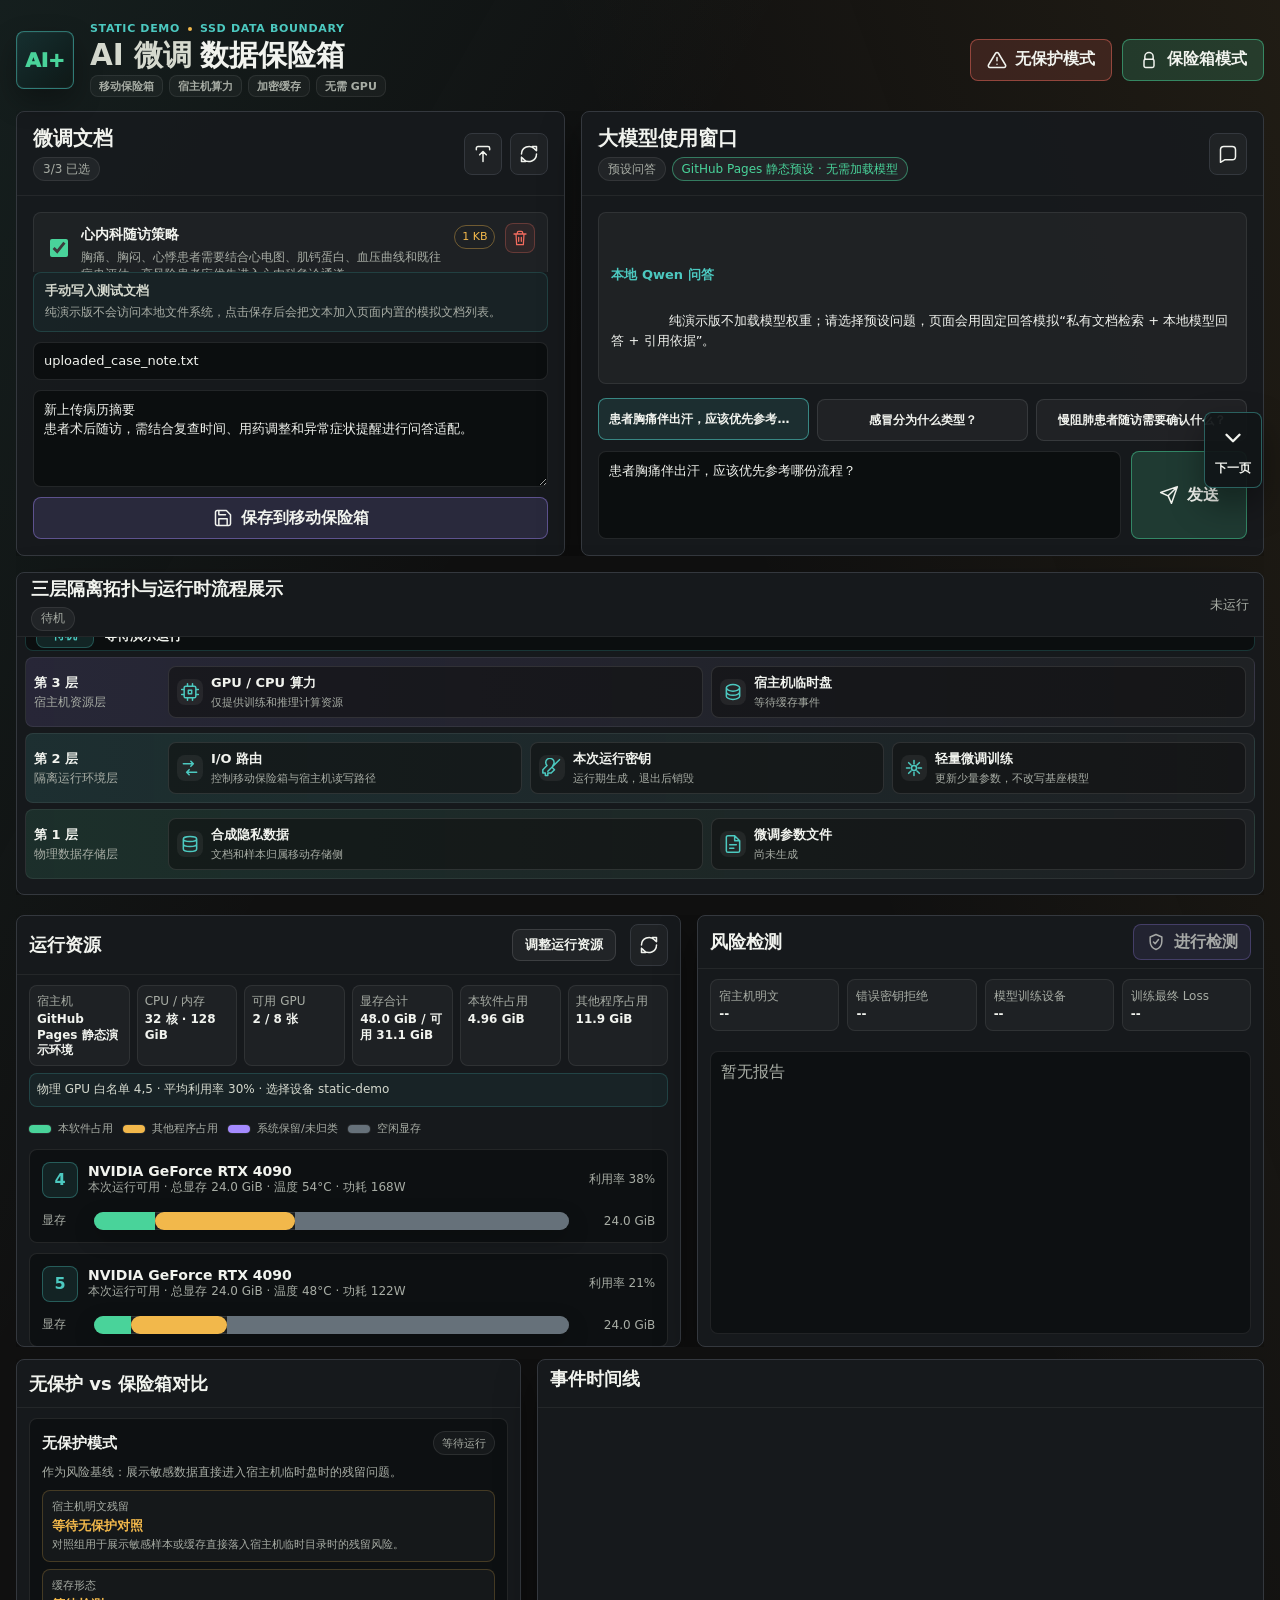
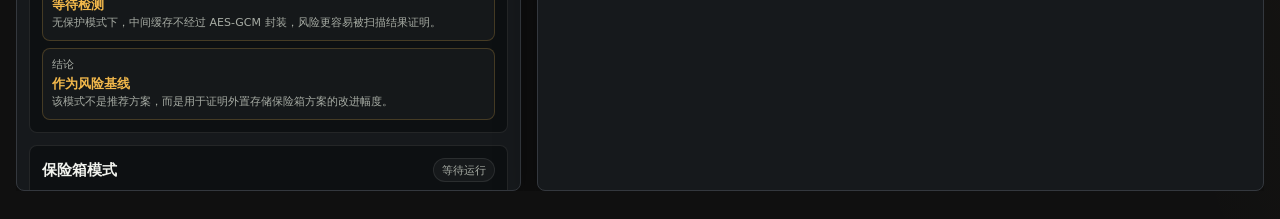
==== docs/index.html @ 75ead279 "Align Pages demo with main UI" ====
<!doctype html>
<html lang="zh-CN">
  <head>
    <meta charset="utf-8" />
    <meta name="viewport" content="width=device-width, initial-scale=1" />
    <title>AI 微调数据保险箱 - 纯演示版</title>
    <link rel="stylesheet" href="./styles.css?v=pages-mirror1" />
  </head>
  <body>
    <aside class="usage-guide" aria-labelledby="usageGuideTitle">
      <div class="usage-guide-header">
        <span>Prototype Guide</span>
        <h2 id="usageGuideTitle">AI 微调数据保险箱测试原型使用说明</h2>
        <p>本测试原型为大学生 AI+ 移动存储场景融合创新大赛参赛作品，作者为胡家铭。</p>
      </div>
      <div class="usage-guide-body">
        <section>
          <h3>项目概述</h3>
          <p>本原型展示一种面向 AI 微调数据的移动存储保护方案：敏感文档、训练样本和微调参数文件归属于移动保险箱，宿主机主要提供 GPU/CPU 算力；中间缓存以加密形式临时存放，退出后通过检测验证宿主机明文残留。</p>
        </section>
        <section>
          <h3>基本使用流程</h3>
          <ol>
            <li>在“微调文档”中选择现有文档，或上传/写入新的测试文档。</li>
            <li>在“大模型使用窗口”中向本地 Qwen 提问，观察文档检索、模型推理和缓存处理流程。</li>
            <li>点击“无保护模式”运行对照流程，观察敏感明文如何落入宿主机临时目录。</li>
            <li>点击“保险箱模式”运行保护流程，观察缓存加密暂存和结果保存回移动保险箱。</li>
            <li>使用右侧翻页按钮进入第二页，查看运行资源、风险检测、无保护 vs 保险箱对比和事件时间线。</li>
            <li>在“风险检测”中点击“进行检测”，触发宿主机明文扫描、缓存形态验证、错误密钥验证和报告完整性检查。</li>
          </ol>
        </section>
        <section>
          <h3>页面模块说明</h3>
          <p><strong>微调文档：</strong>管理用于微调/检索的合成文档，支持选择、上传、写入和删除。</p>
          <p><strong>大模型使用窗口：</strong>调用本地 Qwen 模型，结合已选文档回答问题，并展示私有文档引用和本地模型状态。</p>
          <p><strong>三层隔离拓扑与运行时流程展示：</strong>按执行阶段高亮宿主机资源层、隔离运行环境层和物理数据存储层。</p>
          <p><strong>运行资源：</strong>动态展示宿主机 GPU、显存占用、其他进程占用、本程序资源使用情况，并支持调整运行 GPU 和本地模型参数量。</p>
          <p><strong>风险检测：</strong>手动触发检测，证明无保护模式的风险和保险箱模式的保护效果。</p>
          <p><strong>无保护 vs 保险箱对比：</strong>上下对比展示无保护模式的明文残留风险和保险箱模式的加密缓存、错误密钥验证、产物归属结果。</p>
          <p><strong>事件时间线：</strong>记录训练、缓存、结果保存、退出和检测过程中的审计事件，点击条目可展开查看细节。</p>
        </section>
        <section>
          <h3>安全边界</h3>
          <p>该原型验证应用层数据流控制、缓存加密暂存和可视化审计链路，不宣称防御 root 权限、内核后门、物理内存转储或总线监听。</p>
        </section>
      </div>
    </aside>
    <div class="app-shell">
      <header class="topbar">
        <div class="brand">
          <div class="brand-mark" aria-hidden="true">
            <span class="brand-mark-core">AI+</span>
          </div>
          <div class="brand-copy">
            <div class="brand-kicker">
              <span>STATIC DEMO</span>
              <i></i>
              <span>SSD DATA BOUNDARY</span>
            </div>
            <h1><span>AI 微调</span><strong>数据保险箱</strong></h1>
            <div class="brand-tags" aria-label="核心能力">
              <span>移动保险箱</span>
              <span>宿主机算力</span>
              <span>加密缓存</span>
              <span>无需 GPU</span>
            </div>
          </div>
        </div>
        <div class="actions">
          <button id="baselineBtn" class="btn btn-danger" type="button">
            <svg viewBox="0 0 24 24" aria-hidden="true">
              <path d="M12 9v4m0 4h.01M10.3 3.9 1.8 18a2 2 0 0 0 1.7 3h17a2 2 0 0 0 1.7-3L13.7 3.9a2 2 0 0 0-3.4 0Z" />
            </svg>
            无保护模式
          </button>
          <button id="vaultBtn" class="btn btn-primary" type="button">
            <svg viewBox="0 0 24 24" aria-hidden="true">
              <path d="M7 11V8a5 5 0 0 1 10 0v3m-9 0h8a2 2 0 0 1 2 2v6a2 2 0 0 1-2 2H8a2 2 0 0 1-2-2v-6a2 2 0 0 1 2-2Z" />
            </svg>
            保险箱模式
          </button>
        </div>
      </header>

      <section id="homePage" class="page-section home-page" aria-label="首页演示区">
      <div class="primary-workbench" aria-label="核心演示区">
        <section class="panel document-panel" aria-labelledby="documentTitle">
          <div class="panel-header compact">
            <div>
              <h2 id="documentTitle">微调文档</h2>
              <span id="docCount" class="mini-pill">加载中</span>
            </div>
            <div class="panel-actions">
              <input id="filePicker" type="file" accept=".txt,.md,.json,.csv" hidden />
              <button id="pickFileBtn" class="icon-btn" type="button" title="选择本地文档">
                <svg viewBox="0 0 24 24" aria-hidden="true">
                  <path d="M12 21V9m0 0 4 4m-4-4-4 4M4 7V5a2 2 0 0 1 2-2h12a2 2 0 0 1 2 2v2" />
                </svg>
              </button>
              <button id="refreshDocsBtn" class="icon-btn" type="button" title="刷新文档">
                <svg viewBox="0 0 24 24" aria-hidden="true">
                  <path d="M21 12a9 9 0 0 1-15.5 6.2L3 16m0 0v5h5M3 12A9 9 0 0 1 18.5 5.8L21 8m0 0V3h-5" />
                </svg>
              </button>
            </div>
          </div>
          <div id="docList" class="doc-list"></div>
          <div class="quick-upload">
            <div class="quick-upload-help">
              <strong>手动写入测试文档</strong>
              <span>纯演示版不会访问本地文件系统，点击保存后会把文本加入页面内置的模拟文档列表。</span>
            </div>
            <input id="docNameInput" type="text" value="uploaded_case_note.txt" aria-label="文档名" />
            <textarea id="docTextInput" rows="4" aria-label="文档内容">新上传病历摘要
患者术后随访，需结合复查时间、用药调整和异常症状提醒进行问答适配。</textarea>
            <button id="saveDocBtn" class="btn btn-secondary" type="button">
              <svg viewBox="0 0 24 24" aria-hidden="true">
                <path d="M19 21H5a2 2 0 0 1-2-2V5a2 2 0 0 1 2-2h11l5 5v11a2 2 0 0 1-2 2ZM7 21v-8h10v8M7 3v5h8" />
              </svg>
              保存到移动保险箱
            </button>
          </div>
        </section>

        <section class="panel model-panel" aria-labelledby="modelTitle">
          <div class="panel-header compact">
            <div>
              <h2 id="modelTitle">大模型使用窗口</h2>
              <span id="modelState" class="mini-pill">等待提问</span>
              <span id="modelBackend" class="mini-pill">Qwen 状态加载中</span>
            </div>
            <button id="sampleQuestionBtn" class="icon-btn" type="button" title="填入示例问题">
              <svg viewBox="0 0 24 24" aria-hidden="true">
                <path d="M21 15a4 4 0 0 1-4 4H8l-5 3V7a4 4 0 0 1 4-4h10a4 4 0 0 1 4 4z" />
              </svg>
            </button>
          </div>
          <div id="chatLog" class="chat-log">
            <div class="message system">
              <strong>本地 Qwen 问答</strong>
              <span>纯演示版不加载模型权重；请选择预设问题，页面会用固定回答模拟“私有文档检索 + 本地模型回答 + 引用依据”。</span>
            </div>
          </div>
          <div id="presetQuestionBank" class="preset-question-bank" aria-label="预设问题"></div>
          <div class="ask-row">
            <textarea id="questionInput" rows="3" aria-label="模型问题" readonly>患者胸痛伴出汗，应该优先参考哪份流程？</textarea>
            <button id="askBtn" class="btn btn-primary" type="button">
              <svg viewBox="0 0 24 24" aria-hidden="true">
                <path d="M22 2 11 13M22 2l-7 20-4-9-9-4Z" />
              </svg>
              发送
            </button>
          </div>
        </section>

      </div>

        <section class="panel topology-panel" aria-labelledby="topologyTitle">
          <div class="panel-header">
            <div>
              <h2 id="topologyTitle">三层隔离拓扑与运行时流程展示</h2>
              <span id="runStatus" class="status-pill idle">待机</span>
            </div>
            <div class="run-meta">
              <span id="activeRun">未运行</span>
            </div>
          </div>

          <div id="topologyMap" class="topology-map idle">
            <div class="topology-current">
              <span id="topologyStepBadge">待机</span>
              <div>
                <strong id="topologyFocus">等待演示运行</strong>
                <p id="topologyFocusDetail">点击保险箱模式或无保护模式后，模块会随执行阶段逐步高亮。</p>
              </div>
            </div>
            <div class="layer host-layer">
              <div class="layer-label">
                <strong>第 3 层</strong>
                <span>宿主机资源层</span>
              </div>
              <div class="node compute-node" data-topology-node="compute">
                <span class="node-icon">
                  <svg viewBox="0 0 24 24" aria-hidden="true">
                    <path d="M9 2v3m6-3v3M9 19v3m6-3v3M2 9h3m-3 6h3m14-6h3m-3 6h3M7 5h10a2 2 0 0 1 2 2v10a2 2 0 0 1-2 2H7a2 2 0 0 1-2-2V7a2 2 0 0 1 2-2Zm3 5h4v4h-4z" />
                  </svg>
                </span>
                <span>GPU / CPU 算力</span>
                <small>仅提供训练和推理计算资源</small>
              </div>
              <div class="node cache-node" data-topology-node="cache">
                <span class="node-icon">
                  <svg viewBox="0 0 24 24" aria-hidden="true">
                    <path d="M4 7c0-2 3.6-4 8-4s8 2 8 4-3.6 4-8 4-8-2-8-4Zm0 0v5c0 2 3.6 4 8 4s8-2 8-4V7M4 12v5c0 2 3.6 4 8 4s8-2 8-4v-5" />
                  </svg>
                </span>
                <span>宿主机临时盘</span>
                <small id="cacheMode">等待缓存事件</small>
              </div>
            </div>

            <div class="layer sandbox-layer">
              <div class="layer-label">
                <strong>第 2 层</strong>
                <span>隔离运行环境层</span>
              </div>
              <div class="node router-node" data-topology-node="router">
                <span class="node-icon">
                  <svg viewBox="0 0 24 24" aria-hidden="true">
                    <path d="M4 7h12m0 0-3-3m3 3-3 3M20 17H8m0 0 3-3m-3 3 3 3" />
                  </svg>
                </span>
                <span>I/O 路由</span>
                <small>控制移动保险箱与宿主机读写路径</small>
              </div>
              <div class="node key-node" data-topology-node="key">
                <span class="node-icon">
                  <svg viewBox="0 0 24 24" aria-hidden="true">
                    <path d="M21 2 11 12m-4 4 3-3m2-2 3 3-4 4H7v3H4v-3H1v-4l5-5a5 5 0 1 1 7 0" />
                  </svg>
                </span>
                <span>本次运行密钥</span>
                <small id="keyState">运行期生成，退出后销毁</small>
              </div>
              <div class="node engine-node" data-topology-node="engine">
                <span class="node-icon">
                  <svg viewBox="0 0 24 24" aria-hidden="true">
                    <path d="M12 3v4m0 10v4M3 12h4m10 0h4M5.6 5.6l2.8 2.8m7.2 7.2 2.8 2.8m0-12.8-2.8 2.8m-7.2 7.2-2.8 2.8M9 12a3 3 0 1 0 6 0 3 3 0 0 0-6 0Z" />
                  </svg>
                </span>
                <span>轻量微调训练</span>
                <small>更新少量参数，不改写基座模型</small>
              </div>
            </div>

            <div class="layer vault-layer">
              <div class="layer-label">
                <strong>第 1 层</strong>
                <span>物理数据存储层</span>
              </div>
              <div class="node data-node" data-topology-node="data">
                <span class="node-icon">
                  <svg viewBox="0 0 24 24" aria-hidden="true">
                    <path d="M4 6a8 3 0 1 0 16 0A8 3 0 1 0 4 6Zm0 0v6a8 3 0 1 0 16 0V6M4 12v6a8 3 0 1 0 16 0v-6" />
                  </svg>
                </span>
                <span>合成隐私数据</span>
                <small>文档和样本归属移动存储侧</small>
              </div>
              <div class="node adapter-node" data-topology-node="adapter">
                <span class="node-icon">
                  <svg viewBox="0 0 24 24" aria-hidden="true">
                    <path d="M14 2H6a2 2 0 0 0-2 2v16a2 2 0 0 0 2 2h12a2 2 0 0 0 2-2V8Zm0 0v6h6M8 13h8M8 17h5" />
                  </svg>
                </span>
                <span>微调参数文件</span>
                <small id="adapterState">尚未生成</small>
              </div>
            </div>

            <div id="topologySteps" class="topology-steps"></div>
          </div>
        </section>
      </section>

      <main id="detailsPage" class="dashboard page-section details-page" aria-label="证据详情页">
        <section class="evidence-grid" aria-label="运行证据">
          <section class="panel hardware-panel" aria-labelledby="hardwareTitle">
            <div class="panel-header compact">
              <h2 id="hardwareTitle">运行资源</h2>
              <button id="runtimeEditBtn" class="small-btn" type="button">调整运行资源</button>
              <button id="runtimeApplyBtn" class="small-btn primary" type="button" disabled>确认</button>
              <button id="refreshHardware" class="icon-btn" type="button" title="刷新硬件探测">
                <svg viewBox="0 0 24 24" aria-hidden="true">
                  <path d="M21 12a9 9 0 0 1-15.5 6.2L3 16m0 0v5h5M3 12A9 9 0 0 1 18.5 5.8L21 8m0 0V3h-5" />
                </svg>
              </button>
            </div>
            <div id="hardwareRestartNotice" class="hardware-restart-notice" hidden></div>
            <div id="hardwareSummary" class="hardware-summary skeleton">加载中</div>
            <div id="runtimeConfigPanel" class="runtime-config-panel"></div>
            <div id="gpuList" class="gpu-list"></div>
          </section>

          <section class="panel report-panel" aria-labelledby="reportTitle">
            <div class="panel-header compact">
              <div>
                <h2 id="reportTitle">风险检测</h2>
              </div>
              <button id="verifyBtn" class="btn btn-secondary verify-btn" type="button" disabled>
                <svg viewBox="0 0 24 24" aria-hidden="true">
                  <path d="M9 12l2 2 4-5M12 3 5 6v5c0 4.5 3 8.5 7 10 4-1.5 7-5.5 7-10V6l-7-3Z" />
                </svg>
                进行检测
              </button>
            </div>
            <div class="metric-grid">
              <div class="metric">
                <span>宿主机明文</span>
                <strong id="sentinelMetric">--</strong>
              </div>
              <div class="metric">
                <span>错误密钥拒绝</span>
                <strong id="keyMetric">--</strong>
              </div>
              <div class="metric">
                <span>模型训练设备</span>
                <strong id="deviceMetric">--</strong>
              </div>
              <div class="metric">
                <span>训练最终 Loss</span>
                <strong id="lossMetric">--</strong>
              </div>
            </div>
            <div id="securityChecks" class="security-checks"></div>
            <div id="reportDetails" class="report-details empty">暂无报告</div>
          </section>
        </section>

        <section class="support-grid" aria-label="补充细节">
          <section class="panel flow-panel" aria-labelledby="flowTitle">
            <div class="panel-header compact">
              <div>
                <h2 id="flowTitle">无保护 vs 保险箱对比</h2>
              </div>
            </div>
            <div id="fileFlow" class="proof-compare"></div>
          </section>

          <section class="panel timeline-panel" aria-labelledby="timelineTitle">
            <div class="panel-header">
              <div>
                <h2 id="timelineTitle">事件时间线</h2>
              </div>
            </div>
            <div id="eventList" class="event-list"></div>
          </section>
        </section>
      </main>

      <button id="pageFlipBtn" class="floating-page-btn" type="button" aria-label="向下翻页" title="向下翻页">
        <svg id="pageFlipIcon" viewBox="0 0 24 24" aria-hidden="true">
          <path d="M6 9l6 6 6-6" />
        </svg>
        <span id="pageFlipText">下一页</span>
      </button>
    </div>

    <dialog id="mockUploadDialog" class="mock-upload-dialog">
      <form method="dialog">
        <div class="mock-dialog-head">
          <div>
            <h2>模拟上传微调文档</h2>
            <p>从预设文档中选择一份加入移动保险箱，页面不会读取你的本地文件。</p>
          </div>
          <button class="small-btn" value="cancel" type="submit">关闭</button>
        </div>
        <div id="mockUploadChoices" class="mock-upload-choices"></div>
      </form>
    </dialog>

    <script src="./app.js?v=pages-mirror1"></script>
  </body>
</html>
---- docs/styles.css ----
:root {
  color-scheme: dark;
  --bg: #101010;
  --surface: #171a1d;
  --surface-2: #202327;
  --line: #34383e;
  --text: #f1f3ee;
  --muted: #a8ada5;
  --soft: #d5d9ce;
  --green: #49d39a;
  --teal: #4cc9c0;
  --amber: #f2b84b;
  --red: #f26b5e;
  --violet: #a58bff;
  --shadow: rgba(0, 0, 0, 0.34);
}

* {
  box-sizing: border-box;
}

html {
  background: var(--bg);
  color: var(--text);
}

body {
  margin: 0;
  min-width: 320px;
  min-height: 100vh;
  background:
    linear-gradient(120deg, rgba(76, 201, 192, 0.08), transparent 34%),
    linear-gradient(250deg, rgba(242, 184, 75, 0.07), transparent 38%),
    var(--bg);
  color: var(--text);
  font-family:
    Inter, ui-sans-serif, system-ui, -apple-system, BlinkMacSystemFont, "Segoe UI",
    "Noto Sans CJK SC", "Microsoft YaHei", sans-serif;
  letter-spacing: 0;
}

button,
input,
textarea,
summary,
select,
option,
label {
  font: inherit;
  color: var(--text) !important;
  -webkit-text-fill-color: currentColor;
  caret-color: var(--text);
}

button *,
summary * {
  -webkit-text-fill-color: currentColor;
}

input::placeholder,
textarea::placeholder {
  color: rgba(241, 243, 238, 0.58);
  -webkit-text-fill-color: rgba(241, 243, 238, 0.58);
}

input:-webkit-autofill,
input:-webkit-autofill:hover,
input:-webkit-autofill:focus,
textarea:-webkit-autofill,
textarea:-webkit-autofill:hover,
textarea:-webkit-autofill:focus,
select:-webkit-autofill,
select:-webkit-autofill:hover,
select:-webkit-autofill:focus {
  -webkit-text-fill-color: var(--text) !important;
  caret-color: var(--text);
  box-shadow: 0 0 0 1000px rgba(8, 10, 12, 0.94) inset !important;
  transition: background-color 9999s ease-out 0s;
}

input::file-selector-button {
  border: 1px solid rgba(255, 255, 255, 0.14);
  border-radius: 7px;
  color: var(--text);
  background: rgba(255, 255, 255, 0.06);
}

option {
  background: var(--surface);
}

h1,
h2,
p {
  margin: 0;
}

.app-shell {
  width: min(1540px, calc(100% - 32px));
  margin: 0 auto;
  padding: 14px 0 28px;
}

.usage-guide {
  position: fixed;
  left: 14px;
  top: 50%;
  z-index: 45;
  display: flex;
  flex-direction: column;
  width: 270px;
  max-height: min(78vh, 720px);
  border: 1px solid rgba(76, 201, 192, 0.28);
  border-radius: 8px;
  color: var(--text);
  background: rgba(16, 18, 20, 0.94);
  box-shadow: 0 18px 42px rgba(0, 0, 0, 0.4);
  transform: translateY(-50%);
  overflow: hidden;
}

.usage-guide-header {
  flex: 0 0 auto;
  padding: 13px 14px 12px;
  border-bottom: 1px solid rgba(255, 255, 255, 0.07);
  background:
    linear-gradient(135deg, rgba(76, 201, 192, 0.1), transparent 56%),
    rgba(255, 255, 255, 0.025);
}

.usage-guide-header span {
  display: inline-flex;
  align-items: center;
  min-height: 20px;
  padding: 0 7px;
  border: 1px solid rgba(76, 201, 192, 0.28);
  border-radius: 7px;
  color: var(--teal);
  background: rgba(76, 201, 192, 0.08);
  font-size: 10px;
  font-weight: 850;
  letter-spacing: 0.04em;
}

.usage-guide h2 {
  margin-top: 9px;
  color: var(--text);
  font-size: 16px;
  line-height: 1.28;
}

.usage-guide-header p {
  margin-top: 8px;
  color: var(--muted);
  font-size: 11.5px;
  line-height: 1.5;
}

.usage-guide-body {
  flex: 1 1 auto;
  min-height: 0;
  overflow-y: auto;
  padding: 12px 14px 14px;
  scrollbar-width: thin;
  scrollbar-color: rgba(76, 201, 192, 0.36) rgba(255, 255, 255, 0.05);
}

.usage-guide-body::-webkit-scrollbar {
  width: 8px;
}

.usage-guide-body::-webkit-scrollbar-track {
  background: rgba(255, 255, 255, 0.04);
}

.usage-guide-body::-webkit-scrollbar-thumb {
  border-radius: 8px;
  background: rgba(76, 201, 192, 0.36);
}

.usage-guide section + section {
  margin-top: 14px;
  padding-top: 13px;
  border-top: 1px solid rgba(255, 255, 255, 0.07);
}

.usage-guide h3 {
  margin: 0 0 8px;
  color: var(--soft);
  font-size: 13px;
  line-height: 1.25;
}

.usage-guide p,
.usage-guide li {
  color: var(--muted);
  font-size: 12px;
  line-height: 1.62;
}

.usage-guide p + p {
  margin-top: 8px;
}

.usage-guide strong {
  color: var(--text);
  font-weight: 850;
}

.usage-guide ol {
  display: grid;
  gap: 7px;
  margin: 0;
  padding-left: 18px;
}

.topbar {
  display: grid;
  grid-template-columns: minmax(0, 1fr) auto;
  align-items: center;
  gap: 20px;
  min-height: 88px;
  padding: 8px 0 14px;
}

.brand {
  display: flex;
  align-items: center;
  gap: 16px;
  min-width: 0;
}

.brand-mark {
  position: relative;
  display: grid;
  place-items: center;
  width: 58px;
  height: 58px;
  flex: 0 0 auto;
  overflow: hidden;
  border: 1px solid rgba(76, 201, 192, 0.52);
  border-radius: 8px;
  background:
    linear-gradient(135deg, rgba(76, 201, 192, 0.18), rgba(73, 211, 154, 0.06)),
    rgba(8, 10, 12, 0.78);
  box-shadow: inset 0 0 0 1px rgba(255, 255, 255, 0.035), 0 12px 28px rgba(0, 0, 0, 0.3);
}

.brand-mark-core {
  position: relative;
  z-index: 2;
  color: var(--green);
  font-size: 20px;
  font-weight: 950;
  letter-spacing: 0;
}

.btn svg,
.icon-btn svg,
.node-icon svg {
  width: 20px;
  height: 20px;
  fill: none;
  stroke: currentColor;
  stroke-width: 1.8;
  stroke-linecap: round;
  stroke-linejoin: round;
}

h1 {
  display: flex;
  align-items: baseline;
  gap: 8px;
  min-width: 0;
  font-size: clamp(24px, 2.3vw, 34px);
  line-height: 1.02;
}

h1 span {
  color: var(--soft);
  font-weight: 760;
}

h1 strong {
  color: var(--text);
  font-weight: 950;
  letter-spacing: 0;
}

.brand-copy {
  display: grid;
  gap: 5px;
  min-width: 0;
}

.brand-kicker {
  display: flex;
  align-items: center;
  gap: 8px;
  color: var(--teal);
  font-size: 11px;
  font-weight: 850;
  letter-spacing: 0.06em;
}

.brand-kicker i {
  width: 4px;
  height: 4px;
  border-radius: 2px;
  background: var(--amber);
}

.brand-tags {
  display: flex;
  flex-wrap: wrap;
  gap: 6px;
}

.brand-tags span {
  display: inline-flex;
  align-items: center;
  min-height: 22px;
  padding: 0 8px;
  border: 1px solid rgba(255, 255, 255, 0.08);
  border-radius: 8px;
  color: var(--muted);
  background: rgba(255, 255, 255, 0.035);
  font-size: 11px;
  font-weight: 760;
}

.actions {
  display: flex;
  gap: 10px;
  flex-wrap: wrap;
  justify-content: flex-end;
  align-items: center;
}

.btn,
.icon-btn {
  display: inline-flex;
  align-items: center;
  justify-content: center;
  gap: 8px;
  min-height: 42px;
  border: 1px solid transparent;
  border-radius: 8px;
  color: var(--text);
  cursor: pointer;
  transition: transform 140ms ease, border-color 140ms ease, background 140ms ease;
}

.btn {
  padding: 0 16px;
  font-weight: 750;
}

.btn:disabled {
  cursor: wait;
  opacity: 0.66;
}

.btn:hover:not(:disabled),
.icon-btn:hover {
  transform: translateY(-1px);
}

.actions .btn {
  position: relative;
  overflow: hidden;
}

.actions .btn.active {
  opacity: 1;
  transform: translateY(-1px);
}

.actions .btn.inactive {
  opacity: 0.58;
}

.actions .btn.inactive:hover:not(:disabled) {
  opacity: 0.9;
}

.actions .btn.active::after {
  content: "";
  position: absolute;
  left: 12px;
  right: 12px;
  bottom: 5px;
  height: 2px;
  border-radius: 2px;
  background: currentColor;
  opacity: 0.72;
}

.actions .btn.running::before {
  content: "";
  position: absolute;
  inset: 0;
  border-radius: 8px;
  border: 1px solid currentColor;
  opacity: 0.34;
  animation: mode-pulse 1.25s ease-in-out infinite;
}

@keyframes mode-pulse {
  0%,
  100% {
    transform: scale(1);
    opacity: 0.18;
  }
  50% {
    transform: scale(1.035);
    opacity: 0.5;
  }
}

.btn-primary {
  background: rgba(73, 211, 154, 0.18);
  border-color: rgba(73, 211, 154, 0.5);
}

.btn-primary.active {
  color: var(--green);
  background: rgba(73, 211, 154, 0.26);
  border-color: rgba(73, 211, 154, 0.82);
  box-shadow: 0 0 0 1px rgba(73, 211, 154, 0.18), 0 0 22px rgba(73, 211, 154, 0.14);
}

.btn-danger {
  background: rgba(242, 107, 94, 0.16);
  border-color: rgba(242, 107, 94, 0.48);
}

.btn-danger.active {
  color: var(--red);
  background: rgba(242, 107, 94, 0.24);
  border-color: rgba(242, 107, 94, 0.78);
  box-shadow: 0 0 0 1px rgba(242, 107, 94, 0.18), 0 0 22px rgba(242, 107, 94, 0.13);
}

.btn-secondary {
  background: rgba(165, 139, 255, 0.14);
  border-color: rgba(165, 139, 255, 0.42);
}

.small-btn {
  min-height: 32px;
  padding: 0 12px;
  border: 1px solid rgba(255, 255, 255, 0.12);
  border-radius: 8px;
  color: var(--soft);
  background: rgba(255, 255, 255, 0.05);
  font-size: 13px;
  font-weight: 800;
  white-space: nowrap;
  cursor: pointer;
  transition:
    transform 140ms ease,
    border-color 140ms ease,
    background 140ms ease,
    opacity 140ms ease;
}

.small-btn:hover:not(:disabled) {
  transform: translateY(-1px);
  border-color: rgba(76, 201, 192, 0.42);
  background: rgba(76, 201, 192, 0.1);
}

.small-btn.primary {
  color: var(--green);
  border-color: rgba(73, 211, 154, 0.38);
  background: rgba(73, 211, 154, 0.12);
}

.small-btn:disabled {
  cursor: not-allowed;
  opacity: 0.45;
}

.icon-btn {
  width: 38px;
  height: 38px;
  padding: 0;
  background: rgba(255, 255, 255, 0.04);
  border-color: var(--line);
}

.panel {
  border: 1px solid var(--line);
  border-radius: 8px;
  background: rgba(23, 26, 29, 0.94);
  box-shadow: 0 18px 40px var(--shadow);
}

.panel-header {
  display: flex;
  align-items: center;
  justify-content: space-between;
  gap: 14px;
  min-height: 68px;
  padding: 16px;
  border-bottom: 1px solid rgba(255, 255, 255, 0.06);
}

.panel-header.compact {
  min-height: 64px;
  padding: 14px 16px;
}

.panel-header h2 {
  font-size: 18px;
  line-height: 1.2;
}

.hardware-panel .panel-header h2 {
  margin-right: auto;
}

.status-pill,
.mini-pill,
.phase-summary {
  display: inline-flex;
  align-items: center;
  max-width: 100%;
  min-height: 24px;
  margin-top: 7px;
  padding: 0 9px;
  border-radius: 999px;
  color: var(--muted);
  background: rgba(255, 255, 255, 0.05);
  border: 1px solid rgba(255, 255, 255, 0.08);
  font-size: 12px;
}

.status-pill.running {
  color: var(--amber);
  border-color: rgba(242, 184, 75, 0.48);
}

.status-pill.safe,
.mini-pill.safe {
  color: var(--green);
  border-color: rgba(73, 211, 154, 0.5);
}

.status-pill.danger,
.mini-pill.danger {
  color: var(--red);
  border-color: rgba(242, 107, 94, 0.52);
}

.mini-pill.warning {
  color: var(--amber);
  border-color: rgba(242, 184, 75, 0.48);
}

.page-section {
  scroll-margin-top: 12px;
}

.home-page {
  display: grid;
  grid-template-rows: minmax(0, 0.58fr) minmax(0, 0.42fr);
  gap: 16px;
  height: calc(100vh - 116px);
  min-height: 660px;
  margin-bottom: 20px;
  overflow: hidden;
}

.primary-workbench {
  display: grid;
  grid-template-columns: minmax(430px, 0.95fr) minmax(560px, 1.18fr);
  gap: 16px;
  align-items: stretch;
  height: min(66vh, 640px);
  min-height: 520px;
  max-height: 680px;
  margin-bottom: 18px;
  overflow: hidden;
}

.home-page .primary-workbench {
  height: 100%;
  min-height: 0;
  max-height: none;
  margin-bottom: 0;
}

.home-page .primary-workbench > .panel {
  height: 100%;
  min-height: 0;
  max-height: 100%;
}

.document-panel,
.model-panel {
  display: grid;
  grid-template-rows: auto minmax(0, 1fr) auto;
  height: 100%;
  min-height: 0;
  overflow: hidden;
}

.model-panel {
  align-self: stretch;
  max-height: 100%;
}

.primary-workbench .panel-header h2 {
  font-size: 20px;
}

.panel-actions {
  display: flex;
  gap: 8px;
}

.doc-list {
  display: grid;
  align-content: start;
  gap: 10px;
  overflow: auto;
  padding: 16px;
}

.doc-item {
  display: grid;
  grid-template-columns: auto minmax(0, 1fr) auto auto;
  gap: 10px;
  align-items: start;
  min-height: 72px;
  padding: 12px;
  border: 1px solid rgba(255, 255, 255, 0.08);
  border-radius: 8px;
  background: rgba(255, 255, 255, 0.035);
}

.doc-item > div {
  min-width: 0;
}

.doc-delete-btn {
  display: grid;
  place-items: center;
  width: 30px;
  height: 30px;
  margin-top: -2px;
  border: 1px solid rgba(242, 107, 94, 0.28);
  border-radius: 8px;
  color: var(--red) !important;
  background: rgba(242, 107, 94, 0.08);
  cursor: pointer;
}

.doc-delete-btn:hover:not(:disabled) {
  border-color: rgba(242, 107, 94, 0.58);
  background: rgba(242, 107, 94, 0.14);
}

.doc-delete-btn:disabled {
  cursor: wait;
  opacity: 0.6;
}

.doc-delete-btn svg {
  width: 16px;
  height: 16px;
  fill: none;
  stroke: currentColor;
  stroke-width: 1.9;
  stroke-linecap: round;
  stroke-linejoin: round;
}

.doc-item input {
  width: 18px;
  height: 18px;
  margin-top: 4px;
  accent-color: var(--green);
}

.doc-title {
  display: -webkit-box;
  font-size: 14px;
  font-weight: 800;
  line-height: 1.35;
  overflow: hidden;
  overflow-wrap: anywhere;
  -webkit-box-orient: vertical;
  -webkit-line-clamp: 1;
}

.doc-preview {
  display: -webkit-box;
  margin-top: 5px;
  color: var(--muted);
  font-size: 12px;
  line-height: 1.45;
  overflow: hidden;
  overflow-wrap: anywhere;
  -webkit-box-orient: vertical;
  -webkit-line-clamp: 2;
}

.doc-badge {
  min-height: 24px;
  padding: 4px 7px;
  border-radius: 999px;
  color: var(--amber);
  border: 1px solid rgba(242, 184, 75, 0.38);
  white-space: nowrap;
  font-size: 11px;
}

.quick-upload {
  display: grid;
  gap: 10px;
  padding: 0 16px 16px;
}

.quick-upload-help {
  display: grid;
  gap: 4px;
  padding: 10px 11px;
  border: 1px solid rgba(76, 201, 192, 0.18);
  border-radius: 8px;
  background: rgba(76, 201, 192, 0.055);
}

.quick-upload-help strong {
  color: var(--soft);
  font-size: 13px;
  line-height: 1.25;
}

.quick-upload-help span {
  color: var(--muted);
  font-size: 12px;
  line-height: 1.45;
}

input,
textarea {
  width: 100%;
  border: 1px solid rgba(255, 255, 255, 0.1);
  border-radius: 8px;
  background: rgba(8, 10, 12, 0.72);
  color: var(--text);
  outline: none;
  font-size: 13px;
  line-height: 1.45;
}

input {
  min-height: 38px;
  padding: 0 10px;
}

textarea {
  resize: vertical;
  min-height: 96px;
  padding: 10px;
}

input:focus,
textarea:focus {
  border-color: rgba(76, 201, 192, 0.55);
}

.chat-log {
  display: grid;
  align-content: start;
  gap: 10px;
  min-height: 0;
  max-height: 100%;
  overflow: auto;
  padding: 16px;
  overscroll-behavior: contain;
}

.message {
  width: min(94%, 820px);
  padding: 12px;
  border: 1px solid rgba(255, 255, 255, 0.08);
  border-radius: 8px;
  background: rgba(255, 255, 255, 0.04);
  font-size: 13px;
  line-height: 1.55;
  white-space: pre-wrap;
  overflow-wrap: anywhere;
}

.message strong {
  display: block;
  margin-bottom: 5px;
  color: var(--teal);
}

.message.user {
  justify-self: end;
  border-color: rgba(165, 139, 255, 0.34);
}

.message.base strong {
  color: var(--amber);
}

.message.vault strong {
  color: var(--green);
}

.message.system {
  width: 100%;
}

.message-body {
  color: var(--soft);
}

.message.loading {
  border-color: rgba(76, 201, 192, 0.3);
}

.message-loading {
  display: inline-flex;
  align-items: center;
  gap: 10px;
  min-height: 30px;
  color: var(--soft);
  font-weight: 760;
}

.loading-spinner {
  width: 20px;
  height: 20px;
  border: 3px solid rgba(76, 201, 192, 0.18);
  border-top-color: var(--teal);
  border-radius: 999px;
  animation: qwen-spin 820ms linear infinite;
}

@keyframes qwen-spin {
  to {
    transform: rotate(360deg);
  }
}

.message-meta {
  display: block;
  margin-top: 9px;
  color: var(--muted);
  font-size: 11px;
  line-height: 1.45;
  overflow-wrap: anywhere;
}

.message-sources {
  margin-top: 10px;
  border: 1px solid rgba(255, 255, 255, 0.08);
  border-radius: 8px;
  background: rgba(8, 10, 12, 0.46);
  overflow: hidden;
}

.message-sources summary {
  display: flex;
  align-items: center;
  justify-content: space-between;
  min-height: 34px;
  padding: 0 10px;
  color: var(--muted) !important;
  cursor: pointer;
  list-style: none;
  font-size: 12px;
  font-weight: 760;
}

.message-sources summary::-webkit-details-marker {
  display: none;
}

.message-sources summary::after {
  content: "+";
  display: grid;
  place-items: center;
  width: 22px;
  height: 22px;
  border-radius: 7px;
  color: var(--teal);
  background: rgba(76, 201, 192, 0.08);
}

.message-sources[open] summary::after {
  content: "-";
}

.source-list {
  display: grid;
  gap: 8px;
  max-height: 168px;
  overflow-y: auto;
  padding: 0 10px 10px;
  scrollbar-width: thin;
  scrollbar-color: rgba(76, 201, 192, 0.34) rgba(255, 255, 255, 0.05);
}

.source-list::-webkit-scrollbar {
  width: 8px;
}

.source-list::-webkit-scrollbar-track {
  background: rgba(255, 255, 255, 0.04);
}

.source-list::-webkit-scrollbar-thumb {
  border-radius: 8px;
  background: rgba(76, 201, 192, 0.34);
}

.source-item {
  padding: 9px;
  border-radius: 8px;
  background: rgba(255, 255, 255, 0.035);
}

.source-item strong {
  color: var(--soft);
  font-size: 12px;
}

.source-item small {
  display: block;
  margin-top: 4px;
  color: var(--teal);
  font-size: 11px;
  line-height: 1.35;
  overflow-wrap: anywhere;
}

.source-item p {
  margin-top: 5px;
  color: var(--muted);
  font-size: 12px;
  line-height: 1.45;
}

.ask-row {
  display: grid;
  grid-template-columns: minmax(0, 1fr) 116px;
  gap: 10px;
  align-items: stretch;
  padding: 0 16px 16px;
}

.ask-row textarea {
  height: 88px;
  min-height: 88px;
  max-height: 88px;
  resize: none;
}

.dashboard {
  display: grid;
  grid-template-columns: 1fr;
  gap: 18px;
}

.details-page {
  height: calc(100vh - 24px);
  min-height: 0;
  max-height: calc(100vh - 24px);
  grid-template-rows: minmax(0, 1fr) minmax(0, 1fr);
  align-content: stretch;
  gap: 12px;
  overflow: hidden;
}

.topology-panel {
  min-height: 680px;
}

.home-page .topology-panel {
  min-height: 0;
  display: flex;
  flex-direction: column;
  overflow: hidden;
}

.home-page .topology-panel .panel-header {
  min-height: 54px;
  padding: 10px 14px;
}

.run-meta {
  color: var(--muted);
  font-size: 13px;
  overflow-wrap: anywhere;
  text-align: right;
}

.topology-map {
  display: grid;
  grid-template-rows: auto repeat(3, minmax(124px, 1fr)) auto;
  gap: 12px;
  min-height: 610px;
  padding: 18px;
}

.home-page .topology-map {
  flex: 1 1 auto;
  grid-template-rows: 40px repeat(3, 78px) 34px;
  align-content: center;
  gap: 8px;
  min-height: 0;
  height: auto;
  padding: 10px;
  overflow: hidden;
}

.topology-current {
  display: grid;
  grid-template-columns: auto minmax(0, 1fr);
  gap: 12px;
  align-items: center;
  padding: 12px 14px;
  border: 1px solid rgba(76, 201, 192, 0.22);
  border-radius: 8px;
  background: rgba(8, 10, 12, 0.72);
}

.topology-current span {
  display: grid;
  place-items: center;
  min-width: 58px;
  min-height: 34px;
  padding: 0 10px;
  border-radius: 8px;
  color: var(--teal);
  background: rgba(76, 201, 192, 0.12);
  border: 1px solid rgba(76, 201, 192, 0.3);
  font-size: 13px;
  font-weight: 900;
}

.topology-current strong {
  display: block;
  font-size: 15px;
}

.topology-current p {
  margin-top: 4px;
  color: var(--muted);
  font-size: 13px;
  line-height: 1.45;
}

.home-page .topology-current {
  grid-template-columns: 58px minmax(0, 1fr);
  gap: 10px;
  padding: 6px 10px;
}

.home-page .topology-current span {
  min-width: 54px;
  min-height: 26px;
  padding: 0 8px;
  font-size: 12px;
}

.home-page .topology-current strong {
  font-size: 13px;
  line-height: 1.2;
  overflow: hidden;
  text-overflow: ellipsis;
  white-space: nowrap;
}

.home-page .topology-current p {
  display: none;
}

.layer {
  display: grid;
  grid-template-columns: 170px repeat(3, minmax(140px, 1fr));
  align-items: center;
  gap: 12px;
  min-height: 136px;
  padding: 14px;
  border: 1px solid rgba(255, 255, 255, 0.07);
  border-radius: 8px;
}

.home-page .layer {
  gap: 8px;
  min-height: 76px;
  padding: 9px 10px;
}

.home-page .host-layer,
.home-page .vault-layer {
  grid-template-columns: 126px repeat(2, minmax(0, 1fr));
}

.home-page .sandbox-layer {
  grid-template-columns: 126px repeat(3, minmax(0, 1fr));
}

.host-layer {
  background: linear-gradient(90deg, rgba(165, 139, 255, 0.12), rgba(255, 255, 255, 0.035));
}

.sandbox-layer {
  background: linear-gradient(90deg, rgba(76, 201, 192, 0.13), rgba(255, 255, 255, 0.035));
}

.vault-layer {
  background: linear-gradient(90deg, rgba(73, 211, 154, 0.12), rgba(255, 255, 255, 0.035));
}

.layer-label {
  display: flex;
  flex-direction: column;
  gap: 5px;
  color: var(--soft);
}

.layer-label strong {
  color: var(--text);
  font-size: 14px;
}

.layer-label span {
  color: var(--muted);
  font-size: 13px;
}

.home-page .layer-label {
  gap: 4px;
}

.home-page .layer-label strong,
.home-page .layer-label span {
  line-height: 1.25;
}

.home-page .layer-label strong {
  font-size: 13px;
}

.home-page .layer-label span {
  font-size: 12px;
}

.node {
  display: flex;
  flex-direction: column;
  justify-content: center;
  gap: 7px;
  min-height: 88px;
  padding: 12px;
  border: 1px solid rgba(255, 255, 255, 0.11);
  border-radius: 8px;
  background: rgba(16, 16, 16, 0.58);
  overflow: hidden;
  transition: border-color 180ms ease, background 180ms ease, box-shadow 180ms ease, transform 180ms ease;
}

.home-page .node {
  display: grid;
  grid-template-columns: 26px minmax(0, 1fr);
  grid-template-rows: auto auto;
  min-height: 56px;
  align-items: center;
  justify-content: initial;
  column-gap: 8px;
  row-gap: 2px;
  padding: 8px 10px;
}

.home-page .node small {
  display: block;
  grid-column: 2;
  min-width: 0;
  min-height: 0;
  color: var(--muted);
  font-size: 11px;
  line-height: 1.15;
  overflow: hidden;
  text-overflow: ellipsis;
  white-space: nowrap;
}

.home-page .node-icon {
  grid-row: 1 / span 2;
  width: 26px;
  height: 26px;
  flex: 0 0 auto;
}

.home-page .node span:not(.node-icon) {
  min-width: 0;
  font-size: 13px;
  line-height: 1.18;
  overflow: hidden;
  text-overflow: ellipsis;
  white-space: nowrap;
}

.node-icon {
  display: grid;
  place-items: center;
  width: 30px;
  height: 30px;
  border-radius: 8px;
  color: var(--teal);
  background: rgba(255, 255, 255, 0.06);
}

.node span:not(.node-icon) {
  font-size: 14px;
  font-weight: 800;
  overflow-wrap: anywhere;
}

.node small {
  min-height: 16px;
  color: var(--muted);
  font-size: 12px;
  line-height: 1.25;
  overflow: hidden;
  text-overflow: ellipsis;
  white-space: nowrap;
}

.node.done {
  border-color: rgba(73, 211, 154, 0.34);
  background: rgba(73, 211, 154, 0.08);
}

.node.active {
  transform: translateY(-2px);
  border-color: rgba(76, 201, 192, 0.88);
  background: rgba(76, 201, 192, 0.15);
  box-shadow: 0 0 0 1px rgba(76, 201, 192, 0.28), 0 0 24px rgba(76, 201, 192, 0.18);
}

.node.risk {
  border-color: rgba(242, 107, 94, 0.72);
  background: rgba(242, 107, 94, 0.11);
}

.node.active .node-icon,
.node.done .node-icon {
  color: var(--green);
}

.node.risk .node-icon {
  color: var(--red);
}

.topology-steps {
  display: grid;
  grid-template-columns: repeat(auto-fit, minmax(118px, 1fr));
  gap: 8px;
  min-width: 0;
}

.topology-step {
  display: grid;
  grid-template-columns: auto minmax(0, 1fr);
  gap: 7px;
  align-items: center;
  min-height: 42px;
  padding: 8px;
  border: 1px solid rgba(255, 255, 255, 0.08);
  border-radius: 8px;
  color: var(--text);
  background: rgba(255, 255, 255, 0.035);
  cursor: pointer;
  text-align: left;
  min-width: 0;
}

.topology-step span {
  display: grid;
  place-items: center;
  width: 24px;
  height: 24px;
  border-radius: 7px;
  color: var(--muted);
  background: rgba(255, 255, 255, 0.05);
  font-size: 12px;
  font-weight: 900;
}

.topology-step strong {
  min-width: 0;
  font-size: 12px;
  line-height: 1.25;
  overflow-wrap: anywhere;
}

.topology-step.done {
  border-color: rgba(73, 211, 154, 0.35);
}

.topology-step.done span {
  color: var(--green);
  background: rgba(73, 211, 154, 0.12);
}

.topology-step.active {
  border-color: rgba(242, 184, 75, 0.58);
  background: rgba(242, 184, 75, 0.08);
}

.topology-step.active span {
  color: var(--amber);
  background: rgba(242, 184, 75, 0.14);
}

.home-page .topology-step {
  min-height: 34px;
  padding: 6px 8px;
  gap: 6px;
  border-radius: 7px;
}

.home-page .topology-steps {
  grid-template-columns: repeat(7, minmax(0, 1fr));
  gap: 6px;
  min-height: 34px;
}

.home-page .topology-step span {
  width: 20px;
  height: 20px;
  border-radius: 6px;
  font-size: 11px;
}

.home-page .topology-step strong {
  font-size: 11px;
  line-height: 1.1;
  overflow: hidden;
  text-overflow: ellipsis;
  white-space: nowrap;
}

.evidence-grid {
  display: grid;
  grid-template-columns: minmax(0, 1.08fr) minmax(420px, 0.92fr);
  gap: 16px;
  align-items: start;
}

.details-page .evidence-grid,
.details-page .support-grid {
  height: 100%;
  min-height: 0;
  align-items: stretch;
  overflow: hidden;
}

.details-page .panel {
  display: flex;
  flex-direction: column;
  height: 100%;
  min-height: 0;
  overflow: hidden;
}

.details-page .panel-header {
  flex: 0 0 auto;
  min-height: 48px;
  padding: 8px 12px;
}

.hardware-summary {
  padding: 14px;
  color: var(--soft);
  font-size: 14px;
  line-height: 1.6;
  overflow-wrap: anywhere;
}

.details-page .hardware-summary {
  flex: 0 0 auto;
  padding: 10px 12px;
  font-size: 12px;
  line-height: 1.45;
}

.skeleton {
  color: var(--muted);
}

.hardware-overview {
  display: grid;
  grid-template-columns: repeat(3, minmax(0, 1fr));
  gap: 10px;
}

.details-page .hardware-overview {
  grid-template-columns: repeat(6, minmax(0, 1fr));
  gap: 7px;
}

.hardware-overview > div {
  min-height: 70px;
  padding: 11px;
  border: 1px solid rgba(255, 255, 255, 0.08);
  border-radius: 8px;
  background: rgba(255, 255, 255, 0.035);
}

.details-page .hardware-overview > div {
  min-height: 46px;
  padding: 7px;
}

.hardware-overview span,
.metric span,
.report-details dt {
  display: block;
  color: var(--muted);
  font-size: 12px;
}

.hardware-overview strong,
.metric strong {
  display: block;
  margin-top: 4px;
  color: var(--text);
  font-size: 15px;
  line-height: 1.28;
  overflow-wrap: anywhere;
}

.details-page .hardware-overview strong,
.details-page .metric strong {
  margin-top: 2px;
  font-size: 12px;
}

.hardware-note {
  margin-top: 10px;
  padding: 10px;
  border: 1px solid rgba(76, 201, 192, 0.2);
  border-radius: 8px;
  color: var(--soft);
  background: rgba(76, 201, 192, 0.06);
  font-size: 13px;
}

.details-page .hardware-note {
  margin-top: 7px;
  padding: 7px;
  font-size: 12px;
}

.hardware-note.danger {
  color: var(--red);
  border-color: rgba(242, 107, 94, 0.45);
  background: rgba(242, 107, 94, 0.08);
}

.hardware-restart-notice {
  flex: 0 0 auto;
  display: grid;
  grid-template-columns: auto minmax(0, 1fr);
  gap: 10px;
  align-items: center;
  margin: 10px 12px 0;
  padding: 10px 12px;
  border: 1px solid rgba(242, 184, 75, 0.36);
  border-radius: 8px;
  color: var(--soft);
  background: rgba(242, 184, 75, 0.08);
  opacity: 1;
  transition:
    opacity 900ms ease,
    transform 900ms ease;
}

.hardware-restart-notice[hidden] {
  display: none;
}

.hardware-restart-notice.fading {
  opacity: 0;
  transform: translateY(-4px);
}

.hardware-restart-notice strong,
.hardware-restart-notice small {
  display: block;
  min-width: 0;
}

.hardware-restart-notice strong {
  color: var(--text);
  font-size: 13px;
  line-height: 1.25;
}

.hardware-restart-notice small {
  margin-top: 3px;
  color: var(--muted);
  font-size: 12px;
  line-height: 1.35;
  overflow-wrap: anywhere;
}

.restart-indicator {
  position: relative;
  display: grid;
  place-items: center;
  width: 30px;
  height: 30px;
  border-radius: 8px;
}

.hardware-restart-notice.restarting .restart-indicator {
  border: 2px solid rgba(242, 184, 75, 0.22);
  border-top-color: var(--amber);
  animation: restart-spin 900ms linear infinite;
}

.hardware-restart-notice.complete {
  border-color: rgba(73, 211, 154, 0.36);
  background: rgba(73, 211, 154, 0.08);
}

.hardware-restart-notice.complete .restart-indicator {
  color: var(--green);
  border: 1px solid rgba(73, 211, 154, 0.36);
  background: rgba(73, 211, 154, 0.1);
}

.hardware-restart-notice.complete .restart-indicator::before {
  content: "";
  width: 12px;
  height: 7px;
  border-left: 3px solid currentColor;
  border-bottom: 3px solid currentColor;
  transform: rotate(-45deg) translate(1px, -1px);
}

@keyframes restart-spin {
  to {
    transform: rotate(360deg);
  }
}

.runtime-config-panel {
  flex: 0 0 auto;
  padding: 0 14px 12px;
}

.runtime-config-panel:empty {
  display: none;
  padding: 0;
}

.details-page .runtime-config-panel {
  padding: 0 12px 10px;
}

.details-page .runtime-config-panel:empty {
  padding: 0;
}

.runtime-config-card {
  display: grid;
  gap: 10px;
  max-height: 210px;
  overflow: auto;
  padding: 11px;
  border: 1px solid rgba(76, 201, 192, 0.18);
  border-radius: 8px;
  color: var(--soft);
  background: rgba(8, 12, 14, 0.62);
}

.details-page .runtime-config-card {
  max-height: 165px;
  padding: 9px;
  gap: 8px;
}

.runtime-config-card.editing {
  border-color: rgba(242, 184, 75, 0.36);
  background: rgba(242, 184, 75, 0.045);
}

.runtime-config-card.muted {
  color: var(--muted);
}

.runtime-config-head {
  display: grid;
  grid-template-columns: minmax(0, 1fr) auto;
  gap: 10px;
  align-items: start;
}

.runtime-config-head strong,
.runtime-recommendation strong {
  display: block;
  color: var(--text);
  font-size: 13px;
  line-height: 1.25;
}

.runtime-config-head small,
.runtime-recommendation small {
  display: block;
  margin-top: 3px;
  color: var(--muted);
  font-size: 11px;
  line-height: 1.35;
}

.runtime-status {
  display: inline-flex;
  align-items: center;
  min-height: 24px;
  padding: 0 8px;
  border: 1px solid rgba(76, 201, 192, 0.22);
  border-radius: 999px;
  color: var(--teal);
  background: rgba(76, 201, 192, 0.08);
  font-size: 11px;
  white-space: nowrap;
}

.runtime-status.warning {
  color: var(--amber);
  border-color: rgba(242, 184, 75, 0.35);
  background: rgba(242, 184, 75, 0.09);
}

.runtime-config-body {
  display: grid;
  gap: 8px;
}

.runtime-chip-row {
  display: flex;
  flex-wrap: wrap;
  gap: 7px;
}

.runtime-chip {
  display: inline-flex;
  align-items: center;
  max-width: 100%;
  min-height: 26px;
  padding: 0 9px;
  border: 1px solid rgba(255, 255, 255, 0.09);
  border-radius: 8px;
  color: var(--soft);
  background: rgba(255, 255, 255, 0.04);
  font-size: 12px;
  line-height: 1.2;
  overflow: hidden;
  text-overflow: ellipsis;
  white-space: nowrap;
}

.runtime-chip.strong {
  color: var(--text);
  border-color: rgba(73, 211, 154, 0.24);
  background: rgba(73, 211, 154, 0.08);
}

.runtime-field {
  display: grid;
  gap: 6px;
}

.runtime-field > span {
  color: var(--muted);
  font-size: 11px;
  font-weight: 800;
}

.gpu-choice-grid {
  display: grid;
  grid-template-columns: repeat(2, minmax(0, 1fr));
  gap: 7px;
}

.gpu-choice {
  display: grid;
  grid-template-columns: auto minmax(0, 1fr);
  gap: 7px;
  align-items: center;
  padding: 8px;
  border: 1px solid rgba(255, 255, 255, 0.09);
  border-radius: 8px;
  background: rgba(255, 255, 255, 0.035);
  cursor: pointer;
}

.gpu-choice.active {
  border-color: rgba(73, 211, 154, 0.38);
  background: rgba(73, 211, 154, 0.08);
}

.gpu-choice input {
  grid-row: span 2;
  accent-color: var(--green);
}

.gpu-choice strong,
.gpu-choice small {
  min-width: 0;
  overflow: hidden;
  text-overflow: ellipsis;
  white-space: nowrap;
}

.gpu-choice strong {
  color: var(--text);
  font-size: 12px;
}

.gpu-choice small {
  color: var(--muted);
  font-size: 11px;
}

.runtime-select {
  width: 100%;
  min-height: 32px;
  padding: 0 10px;
  border: 1px solid rgba(255, 255, 255, 0.12);
  border-radius: 8px;
  color: var(--text);
  background: rgb(28, 31, 34);
  font-size: 12px;
  outline: none;
}

.runtime-select:focus {
  border-color: rgba(76, 201, 192, 0.5);
  box-shadow: 0 0 0 2px rgba(76, 201, 192, 0.12);
}

.runtime-recommendation {
  display: grid;
  gap: 4px;
  padding: 8px;
  border: 1px solid rgba(73, 211, 154, 0.18);
  border-radius: 8px;
  background: rgba(73, 211, 154, 0.055);
}

.runtime-recommendation span {
  color: var(--soft);
  font-size: 12px;
  line-height: 1.35;
}

.memory-legend {
  display: flex;
  flex-wrap: wrap;
  gap: 10px 14px;
  margin-top: 12px;
  padding: 10px 0 0;
  color: var(--muted);
  font-size: 12px;
}

.details-page .memory-legend {
  gap: 6px 10px;
  margin-top: 7px;
  padding-top: 5px;
  font-size: 11px;
}

.memory-legend span {
  display: inline-flex;
  align-items: center;
  gap: 7px;
  min-height: 20px;
}

.legend-swatch {
  width: 22px;
  height: 8px;
  border-radius: 999px;
  box-shadow: 0 0 0 1px rgba(255, 255, 255, 0.08);
}

.legend-swatch.ours,
.gpu-segment.ours {
  background: #49d39a;
}

.legend-swatch.other,
.gpu-segment.other {
  background: #f2b84b;
}

.legend-swatch.reserved,
.gpu-segment.reserved {
  background: #a58bff;
}

.legend-swatch.free,
.gpu-segment.free {
  background: #66717a;
}

.gpu-list {
  display: grid;
  gap: 10px;
  max-height: 560px;
  overflow: auto;
  padding: 0 14px 14px;
}

.details-page .gpu-list {
  flex: 1 1 auto;
  min-height: 0;
  max-height: none;
  padding: 0 12px 12px;
}

.gpu-card {
  display: grid;
  gap: 14px;
  padding: 12px;
  border: 1px solid rgba(255, 255, 255, 0.09);
  border-radius: 8px;
  background: rgba(8, 10, 12, 0.55);
  color: var(--text);
}

.gpu-card.muted {
  opacity: 0.62;
}

.gpu-card-head {
  display: grid;
  grid-template-columns: auto minmax(0, 1fr) auto;
  gap: 10px;
  align-items: center;
}

.gpu-index {
  display: grid;
  place-items: center;
  width: 36px;
  height: 36px;
  border-radius: 8px;
  color: var(--teal);
  border: 1px solid rgba(76, 201, 192, 0.35);
  background: rgba(76, 201, 192, 0.1);
  font-weight: 900;
}

.gpu-name {
  font-size: 14px;
  font-weight: 850;
  overflow-wrap: anywhere;
}

.gpu-mem,
.gpu-free {
  color: var(--muted);
  font-size: 12px;
  overflow-wrap: anywhere;
}

.gpu-free {
  justify-self: end;
  white-space: nowrap;
}

.gpu-memory-row {
  display: grid;
  grid-template-columns: 42px minmax(0, 1fr) 76px;
  gap: 10px;
  align-items: center;
}

.gpu-bar {
  position: relative;
  display: flex;
  width: 100%;
  height: 18px;
  overflow: visible;
  border-radius: 999px;
  background: rgba(255, 255, 255, 0.06);
  box-shadow:
    inset 0 0 0 1px rgba(255, 255, 255, 0.1),
    0 8px 22px rgba(0, 0, 0, 0.22);
}

.gpu-memory-label,
.gpu-memory-total {
  color: var(--muted);
  font-size: 12px;
  white-space: nowrap;
}

.gpu-memory-total {
  text-align: right;
}

.gpu-segment {
  position: relative;
  min-width: 5px;
  height: 100%;
  border-radius: 999px;
  transform-origin: center;
  transition:
    transform 150ms ease,
    box-shadow 150ms ease,
    filter 150ms ease;
}

.gpu-segment:first-child {
  border-radius: 999px 0 0 999px;
}

.gpu-segment:last-child {
  border-radius: 0 999px 999px 0;
}

.gpu-segment.zero {
  min-width: 0;
}

.gpu-segment:hover {
  z-index: 8;
  transform: scaleY(1.55);
  filter: saturate(1.18) brightness(1.12);
  box-shadow: 0 0 0 1px rgba(255, 255, 255, 0.36), 0 0 18px rgba(255, 255, 255, 0.14);
}

.gpu-segment::after {
  display: none;
}

.gpu-segment::before {
  display: none;
}

.gpu-segment:hover::after,
.gpu-segment:hover::before {
  opacity: 1;
}

.gpu-segment:hover::after {
  transform: translate(-50%, 0);
}

.metric-grid {
  display: grid;
  grid-template-columns: repeat(4, minmax(0, 1fr));
  gap: 10px;
  padding: 14px;
}

.details-page .metric-grid {
  flex: 0 0 auto;
  gap: 8px;
  padding: 10px 12px;
}

.metric {
  min-height: 74px;
  padding: 12px;
  border: 1px solid rgba(255, 255, 255, 0.08);
  border-radius: 8px;
  background: rgba(255, 255, 255, 0.035);
}

.details-page .metric {
  min-height: 52px;
  padding: 8px;
}

.metric.good {
  border-color: rgba(73, 211, 154, 0.45);
  background: rgba(73, 211, 154, 0.08);
}

.metric.bad {
  border-color: rgba(242, 107, 94, 0.45);
  background: rgba(242, 107, 94, 0.08);
}

.security-checks {
  display: grid;
  grid-template-columns: repeat(2, minmax(0, 1fr));
  gap: 10px;
  padding: 0 14px 14px;
}

.details-page .security-checks {
  flex: 0 0 auto;
  grid-template-columns: repeat(5, minmax(0, 1fr));
  gap: 7px;
  padding: 0 12px 10px;
}

.security-check {
  position: relative;
  display: grid;
  grid-template-columns: auto minmax(0, 1fr);
  align-items: center;
  gap: 10px;
  min-height: 88px;
  padding: 12px;
  border: 1px solid rgba(255, 255, 255, 0.08);
  border-radius: 8px;
  background: rgba(8, 10, 12, 0.55);
}

.details-page .security-check {
  grid-template-columns: 28px minmax(0, 1fr);
  min-height: 72px;
  padding: 10px;
  gap: 9px;
}

.details-page .security-check span {
  width: 100%;
  font-size: 11.5px;
}

.details-page .security-check small {
  display: none;
}

.details-page .check-icon {
  width: 28px;
  height: 28px;
}

.security-check.pass {
  border-color: rgba(73, 211, 154, 0.42);
}

.security-check.pending,
.security-check.skip {
  border-color: rgba(242, 184, 75, 0.34);
}

.security-check.fail,
.security-check.risk {
  border-color: rgba(242, 107, 94, 0.46);
}

.check-icon {
  display: grid;
  place-items: center;
  width: 30px;
  height: 30px;
  border-radius: 8px;
  color: var(--green);
  background: rgba(73, 211, 154, 0.11);
  font-weight: 900;
}

.security-check.fail .check-icon,
.security-check.risk .check-icon {
  color: var(--red);
  background: rgba(242, 107, 94, 0.11);
}

.security-check.pending .check-icon,
.security-check.skip .check-icon {
  color: var(--amber);
  background: rgba(242, 184, 75, 0.11);
}

.security-check strong,
.security-check span,
.security-check small {
  display: block;
  min-width: 0;
}

.security-check strong {
  display: -webkit-box;
  color: var(--soft);
  font-size: 13px;
  line-height: 1.25;
  overflow: hidden;
  overflow-wrap: anywhere;
  -webkit-box-orient: vertical;
  -webkit-line-clamp: 2;
}

.details-page .security-check strong {
  min-height: 2.5em;
  font-size: 12px;
}

.security-check span {
  display: inline-flex;
  align-items: center;
  justify-content: center;
  width: fit-content;
  max-width: 100%;
  min-height: 26px;
  margin-top: 6px;
  padding: 4px 8px;
  border-radius: 8px;
  color: var(--text);
  background: rgba(255, 255, 255, 0.055);
  border: 1px solid rgba(255, 255, 255, 0.08);
  font-size: 13px;
  font-weight: 850;
  line-height: 1.25;
  overflow: visible;
  overflow-wrap: anywhere;
  text-overflow: clip;
  white-space: normal;
}

.security-check.pass span {
  color: var(--green);
  border-color: rgba(73, 211, 154, 0.32);
  background: rgba(73, 211, 154, 0.08);
}

.security-check.risk span,
.security-check.fail span {
  color: var(--red);
  border-color: rgba(242, 107, 94, 0.36);
  background: rgba(242, 107, 94, 0.08);
}

.security-check.pending span,
.security-check.skip span {
  color: var(--amber);
  border-color: rgba(242, 184, 75, 0.32);
  background: rgba(242, 184, 75, 0.08);
}

.security-check small {
  margin-top: 4px;
  color: var(--muted);
  line-height: 1.35;
}

.security-check[data-tooltip]::after {
  display: none;
}

.security-check[data-tooltip]::before {
  display: none;
}

.security-check[data-tooltip]:hover {
  z-index: 12;
}

.security-check[data-tooltip]:hover::after,
.security-check[data-tooltip]:hover::before {
  opacity: 1;
}

.security-check[data-tooltip]:hover::after {
  transform: translate(-50%, 0);
}

.global-tooltip {
  position: fixed;
  left: 0;
  top: 0;
  z-index: 9999;
  width: max-content;
  max-width: min(460px, calc(100vw - 28px));
  padding: 11px 12px;
  border: 1px solid rgba(255, 255, 255, 0.16);
  border-radius: 8px;
  color: var(--text);
  background: rgba(12, 14, 16, 0.98);
  box-shadow: 0 18px 42px rgba(0, 0, 0, 0.48);
  font-size: 12px;
  line-height: 1.55;
  opacity: 0;
  pointer-events: none;
  transform: translate3d(-9999px, -9999px, 0);
  transition: opacity 120ms ease, transform 120ms ease;
  white-space: pre-line;
}

.global-tooltip.visible {
  opacity: 1;
}

.global-tooltip::after {
  content: "";
  position: absolute;
  left: var(--tip-arrow-left, 50%);
  width: 10px;
  height: 10px;
  border-right: 1px solid rgba(255, 255, 255, 0.16);
  border-bottom: 1px solid rgba(255, 255, 255, 0.16);
  background: rgba(12, 14, 16, 0.98);
  transform: translateX(-50%) rotate(45deg);
}

.global-tooltip[data-placement="top"]::after {
  bottom: -6px;
}

.global-tooltip[data-placement="bottom"]::after {
  top: -6px;
  transform: translateX(-50%) rotate(225deg);
}

.verify-btn {
  min-height: 36px;
  padding: 0 12px;
  white-space: nowrap;
}

.report-details {
  max-height: 340px;
  overflow: auto;
  margin: 0 14px 14px;
  padding: 12px;
  border: 1px solid rgba(255, 255, 255, 0.08);
  border-radius: 8px;
  background: rgba(8, 10, 12, 0.55);
}

.details-page .report-details {
  flex: 1 1 auto;
  min-height: 0;
  max-height: none;
  margin: 0 12px 12px;
  padding: 10px;
}

.report-details.empty {
  color: var(--muted);
}

.report-details dl {
  display: grid;
  grid-template-columns: 110px minmax(0, 1fr);
  gap: 8px 12px;
  margin: 0;
}

.report-details dd {
  margin: 0;
  color: var(--soft);
  font-size: 13px;
  line-height: 1.45;
  overflow-wrap: anywhere;
}

.support-grid {
  display: grid;
  grid-template-columns: minmax(360px, 0.82fr) minmax(0, 1.18fr);
  gap: 16px;
  align-items: start;
}

.details-page .support-grid {
  align-items: stretch;
  min-height: 0;
  overflow: hidden;
}

.details-page .flow-panel,
.details-page .timeline-panel {
  min-height: 0;
  overflow: hidden;
}

.device-lifecycle,
.proof-compare,
.file-flow {
  display: grid;
  gap: 12px;
  max-height: 560px;
  overflow: auto;
  padding: 14px;
}

.details-page .device-lifecycle,
.details-page .proof-compare,
.details-page .file-flow,
.details-page .event-list {
  flex: 1 1 auto;
  min-height: 0;
  max-height: none;
  padding: 10px 12px 12px;
}

.device-summary {
  display: grid;
  grid-template-columns: minmax(0, 1fr) auto;
  gap: 10px;
  align-items: center;
  padding: 12px;
  border: 1px solid rgba(255, 255, 255, 0.09);
  border-radius: 8px;
  background: rgba(8, 10, 12, 0.62);
}

.device-summary.safe {
  border-color: rgba(73, 211, 154, 0.34);
  background: rgba(73, 211, 154, 0.06);
}

.device-summary.risk {
  border-color: rgba(242, 107, 94, 0.34);
  background: rgba(242, 107, 94, 0.06);
}

.device-summary strong,
.device-summary span,
.device-summary small {
  display: block;
  min-width: 0;
}

.device-summary strong {
  color: var(--text);
  font-size: 15px;
  line-height: 1.25;
}

.device-summary span,
.device-summary small {
  color: var(--muted);
  font-size: 12px;
  line-height: 1.35;
}

.device-summary small {
  justify-self: end;
  max-width: 180px;
  overflow: hidden;
  text-overflow: ellipsis;
  white-space: nowrap;
}

.device-steps {
  display: grid;
  gap: 8px;
}

.device-step {
  position: relative;
  display: grid;
  grid-template-columns: auto minmax(0, 1fr);
  gap: 10px;
  align-items: start;
  padding: 10px;
  border: 1px solid rgba(255, 255, 255, 0.08);
  border-radius: 8px;
  background: rgba(8, 10, 12, 0.55);
}

.device-step::before {
  content: "";
  position: absolute;
  left: 23px;
  top: 42px;
  bottom: -10px;
  width: 1px;
  background: rgba(255, 255, 255, 0.08);
}

.device-step:last-child::before {
  display: none;
}

.device-step-index {
  display: grid;
  place-items: center;
  width: 28px;
  height: 28px;
  border-radius: 8px;
  color: var(--muted);
  background: rgba(255, 255, 255, 0.055);
  font-size: 12px;
  font-weight: 900;
}

.device-step.pass {
  border-color: rgba(73, 211, 154, 0.3);
}

.device-step.pass .device-step-index {
  color: var(--green);
  background: rgba(73, 211, 154, 0.11);
}

.device-step.risk {
  border-color: rgba(242, 107, 94, 0.4);
  background: rgba(242, 107, 94, 0.07);
}

.device-step.risk .device-step-index {
  color: var(--red);
  background: rgba(242, 107, 94, 0.12);
}

.device-step.active {
  border-color: rgba(242, 184, 75, 0.36);
  background: rgba(242, 184, 75, 0.06);
}

.device-step.active .device-step-index {
  color: var(--amber);
  background: rgba(242, 184, 75, 0.12);
}

.device-step-head {
  display: grid;
  grid-template-columns: minmax(0, 1fr) auto;
  gap: 10px;
  align-items: center;
}

.device-step-head strong {
  min-width: 0;
  color: var(--text);
  font-size: 13px;
  line-height: 1.25;
  overflow: hidden;
  text-overflow: ellipsis;
  white-space: nowrap;
}

.device-step-head span {
  color: var(--muted);
  font-size: 11px;
  white-space: nowrap;
}

.device-step p {
  margin: 4px 0 0;
  color: var(--muted);
  font-size: 12px;
  line-height: 1.4;
}

.proof-section {
  display: grid;
  gap: 9px;
  padding: 12px;
  border: 1px solid rgba(255, 255, 255, 0.09);
  border-radius: 8px;
  background: rgba(8, 10, 12, 0.55);
}

.proof-section.baseline.active {
  border-color: rgba(242, 107, 94, 0.44);
  background: rgba(242, 107, 94, 0.065);
}

.proof-section.vault.active {
  border-color: rgba(73, 211, 154, 0.42);
  background: rgba(73, 211, 154, 0.06);
}

.proof-section-head {
  display: grid;
  grid-template-columns: minmax(0, 1fr) auto;
  gap: 10px;
  align-items: center;
}

.proof-section-head strong {
  min-width: 0;
  color: var(--text);
  font-size: 15px;
  line-height: 1.25;
  overflow: hidden;
  text-overflow: ellipsis;
  white-space: nowrap;
}

.proof-section-head span {
  display: inline-flex;
  align-items: center;
  min-height: 24px;
  padding: 0 8px;
  border-radius: 999px;
  color: var(--muted);
  border: 1px solid rgba(255, 255, 255, 0.09);
  background: rgba(255, 255, 255, 0.04);
  font-size: 11px;
  white-space: nowrap;
}

.proof-section.active .proof-section-head span {
  color: var(--teal);
  border-color: rgba(76, 201, 192, 0.3);
  background: rgba(76, 201, 192, 0.08);
}

.proof-section p {
  margin: 0;
  color: var(--muted);
  font-size: 12px;
  line-height: 1.45;
}

.proof-items {
  display: grid;
  gap: 7px;
}

.proof-item {
  display: grid;
  gap: 3px;
  min-height: 62px;
  padding: 9px;
  border: 1px solid rgba(255, 255, 255, 0.08);
  border-radius: 8px;
  background: rgba(255, 255, 255, 0.035);
}

.proof-item span,
.proof-item small {
  color: var(--muted);
  font-size: 11px;
  line-height: 1.35;
}

.proof-item strong {
  min-width: 0;
  color: var(--text);
  font-size: 13px;
  line-height: 1.25;
  overflow: hidden;
  text-overflow: ellipsis;
  white-space: nowrap;
}

.proof-item.pass {
  border-color: rgba(73, 211, 154, 0.34);
  background: rgba(73, 211, 154, 0.065);
}

.proof-item.pass strong {
  color: var(--green);
}

.proof-item.risk {
  border-color: rgba(242, 107, 94, 0.4);
  background: rgba(242, 107, 94, 0.075);
}

.proof-item.risk strong {
  color: var(--red);
}

.proof-item.pending {
  border-color: rgba(242, 184, 75, 0.22);
}

.proof-item.pending strong {
  color: var(--amber);
}

.details-page .event-list {
  gap: 10px;
  overflow-y: auto;
  overflow-x: hidden;
}

.flow-step {
  display: grid;
  grid-template-columns: auto minmax(0, 1fr);
  gap: 10px;
  padding: 12px;
  border: 1px solid rgba(255, 255, 255, 0.08);
  border-radius: 8px;
  background: rgba(8, 10, 12, 0.55);
}

.flow-step.warning,
.flow-step.failed {
  border-color: rgba(242, 107, 94, 0.42);
}

.flow-step.ok {
  border-color: rgba(73, 211, 154, 0.24);
}

.flow-index {
  display: grid;
  place-items: center;
  width: 28px;
  height: 28px;
  border-radius: 8px;
  color: var(--teal);
  background: rgba(76, 201, 192, 0.1);
  font-size: 12px;
  font-weight: 900;
}

.flow-name {
  font-weight: 850;
  font-size: 14px;
}

.flow-route,
.flow-detail {
  margin-top: 4px;
  color: var(--muted);
  font-size: 12px;
  line-height: 1.4;
  overflow-wrap: anywhere;
}

.timeline-panel .panel-header {
  align-items: flex-start;
}

.event-list {
  display: flex;
  flex-direction: column;
  gap: 8px;
  max-height: 560px;
  overflow: auto;
  padding: 14px;
}

.event-empty {
  color: var(--muted);
  padding: 14px;
}

.event-row {
  flex: 0 0 auto;
  border: 1px solid rgba(255, 255, 255, 0.08);
  border-radius: 8px;
  background: rgba(8, 10, 12, 0.55);
  overflow: hidden;
}

.event-row[open] {
  border-color: rgba(76, 201, 192, 0.35);
}

.event-row.warning,
.event-row.failed {
  border-color: rgba(242, 107, 94, 0.38);
}

.event-row summary {
  display: grid;
  grid-template-columns: 190px 126px minmax(0, 1fr) 56px 28px;
  gap: 10px;
  align-items: center;
  min-height: 54px;
  padding: 10px 12px;
  cursor: pointer;
  list-style: none;
  overflow: hidden;
}

.details-page .event-row summary {
  grid-template-columns: 190px 118px minmax(0, 1fr) 56px 28px;
  min-height: 56px;
  padding: 12px 14px;
}

.event-row summary::-webkit-details-marker {
  display: none;
}

.event-row summary::after {
  content: "+";
  width: 24px;
  height: 24px;
  display: grid;
  place-items: center;
  border-radius: 7px;
  color: var(--muted);
  background: rgba(255, 255, 255, 0.05);
}

.event-row[open] summary::after {
  content: "-";
  color: var(--teal);
}

.event-row time,
.event-phase,
.event-status {
  min-width: 0;
  color: var(--muted);
  font-size: 12px;
  line-height: 1.25;
  overflow: hidden;
  text-overflow: ellipsis;
  white-space: nowrap;
}

.event-row time {
  font-variant-numeric: tabular-nums;
  letter-spacing: 0;
}

.event-phase {
  color: var(--soft);
}

.event-action {
  min-width: 0;
  color: var(--text);
  font-size: 13px;
  font-weight: 760;
  line-height: 1.25;
  overflow: hidden;
  text-overflow: ellipsis;
  white-space: nowrap;
}

.event-status {
  justify-self: end;
  min-width: 44px;
  text-align: right;
}

.event-status.ok {
  color: var(--green);
}

.event-status.running {
  color: var(--amber);
}

.event-status.warning,
.event-status.failed {
  color: var(--red);
}

.event-detail-panel {
  padding: 0 12px 12px;
  border-top: 1px solid rgba(255, 255, 255, 0.06);
}

.details-page .event-detail-panel {
  padding: 0 14px 14px;
}

.event-detail-panel dl {
  display: grid;
  grid-template-columns: 108px minmax(0, 1fr);
  gap: 9px 14px;
  margin: 0;
  padding: 12px 14px;
  border-radius: 8px;
  background: rgba(76, 201, 192, 0.045);
  box-shadow: inset 0 0 0 1px rgba(76, 201, 192, 0.11);
}

.event-detail-panel dt {
  color: var(--muted);
  font-size: 12px;
  line-height: 1.45;
  white-space: nowrap;
}

.event-detail-panel dd {
  min-width: 0;
  margin: 0;
  color: var(--soft);
  font-size: 13px;
  line-height: 1.45;
  overflow-wrap: anywhere;
}

.floating-page-btn {
  position: fixed;
  right: 18px;
  top: 50%;
  z-index: 50;
  display: grid;
  place-items: center;
  gap: 4px;
  width: 58px;
  min-height: 76px;
  padding: 8px 6px;
  border: 1px solid rgba(76, 201, 192, 0.42);
  border-radius: 8px;
  color: var(--text) !important;
  background: rgba(18, 22, 24, 0.94);
  box-shadow: 0 16px 34px rgba(0, 0, 0, 0.38);
  cursor: pointer;
  transform: translateY(-50%);
}

.floating-page-btn:hover {
  border-color: rgba(76, 201, 192, 0.72);
  background: rgba(30, 38, 40, 0.97);
}

.floating-page-btn svg {
  width: 26px;
  height: 26px;
  fill: none;
  stroke: currentColor;
  stroke-width: 2.2;
  stroke-linecap: round;
  stroke-linejoin: round;
}

.floating-page-btn span {
  font-size: 12px;
  font-weight: 850;
  line-height: 1.1;
}

@media (max-width: 1180px) {
  .usage-guide {
    display: none;
  }

  .home-page {
    min-height: 0;
  }

  .primary-workbench,
  .evidence-grid,
  .support-grid {
    grid-template-columns: 1fr;
  }

  .primary-workbench {
    height: auto;
    min-height: 0;
    max-height: none;
  }

  .document-panel,
  .model-panel {
    height: auto;
    min-height: 560px;
  }

  .home-page .topology-panel {
    min-height: 520px;
  }

  .home-page .topology-map {
    height: auto;
    min-height: 450px;
  }

  .layer {
    grid-template-columns: 150px repeat(3, minmax(120px, 1fr));
  }

  .topology-steps,
  .metric-grid {
    grid-template-columns: repeat(2, minmax(0, 1fr));
  }

  .hardware-overview,
  .security-checks {
    grid-template-columns: repeat(2, minmax(0, 1fr));
  }
}

@media (max-width: 1880px) {
  .usage-guide {
    display: none;
  }
}

@media (min-width: 1181px) and (max-height: 900px) {
  .home-page .topology-map {
    grid-template-rows: 36px repeat(3, 70px) 30px;
    gap: 6px;
    padding: 8px;
  }

  .home-page .layer {
    min-height: 70px;
    padding: 7px 8px;
  }

  .home-page .node {
    min-height: 52px;
    padding: 6px 8px;
  }

  .home-page .topology-step {
    min-height: 30px;
    padding: 5px 7px;
  }
}

@media (max-width: 760px) {
  .app-shell {
    width: min(100% - 18px, 1540px);
  }

  .topbar,
  .actions {
    align-items: stretch;
  }

  .topbar {
    grid-template-columns: 1fr;
    gap: 12px;
  }

  .brand {
    align-items: flex-start;
  }

  .actions .btn {
    width: 100%;
  }

  .document-panel,
  .model-panel {
    min-height: 520px;
  }

  .floating-page-btn {
    right: 10px;
    width: 50px;
    min-height: 68px;
  }

  .ask-row,
  .layer,
  .gpu-card-head,
  .event-row summary,
  .report-details dl,
  .event-detail-panel dl {
    grid-template-columns: 1fr;
  }

  .layer {
    min-height: auto;
  }

  .topology-map {
    grid-template-rows: auto;
    min-height: 0;
    padding: 12px;
  }

  .topology-current,
  .hardware-overview,
  .security-checks,
  .metric-grid,
  .topology-steps {
    grid-template-columns: 1fr;
  }

  .gpu-free,
  .event-status {
    justify-self: start;
    text-align: left;
  }

  .event-row summary::after {
    justify-self: start;
  }
}

.preset-question-bank {
  display: grid;
  grid-template-columns: repeat(3, minmax(0, 1fr));
  gap: 8px;
  padding: 0 16px 10px;
}

.preset-question {
  min-width: 0;
  min-height: 42px;
  padding: 8px 10px;
  border: 1px solid rgba(255, 255, 255, 0.1);
  border-radius: 8px;
  color: var(--soft);
  background: rgba(255, 255, 255, 0.045);
  cursor: pointer;
  font-size: 12px;
  font-weight: 800;
  line-height: 1.25;
  overflow: hidden;
  text-overflow: ellipsis;
  white-space: nowrap;
  transition: border-color 180ms ease, background 180ms ease, transform 180ms ease;
}

.preset-question:hover,
.preset-question.active {
  transform: translateY(-1px);
  border-color: rgba(76, 201, 192, 0.58);
  background: rgba(76, 201, 192, 0.12);
  color: var(--text);
}

.mock-upload-dialog {
  width: min(100% - 28px, 760px);
  border: 1px solid rgba(76, 201, 192, 0.35);
  border-radius: 8px;
  color: var(--text);
  background: #101416;
}

.mock-upload-dialog::backdrop {
  background: rgba(0, 0, 0, 0.62);
}

.mock-dialog-head {
  display: flex;
  justify-content: space-between;
  gap: 14px;
  align-items: flex-start;
  margin-bottom: 14px;
}

.mock-dialog-head p {
  margin-top: 6px;
  color: var(--muted);
  font-size: 13px;
}

.mock-upload-choices {
  display: grid;
  gap: 10px;
}

.mock-upload-choice {
  min-width: 0;
  padding: 12px;
  border: 1px solid rgba(255, 255, 255, 0.1);
  border-radius: 8px;
  color: var(--text);
  background: rgba(255, 255, 255, 0.045);
  cursor: pointer;
  text-align: left;
}

.mock-upload-choice strong,
.mock-upload-choice span {
  display: block;
  overflow: hidden;
  text-overflow: ellipsis;
  white-space: nowrap;
}

.mock-upload-choice span {
  margin-top: 5px;
  color: var(--muted);
  font-size: 13px;
}

.mock-upload-choice:hover {
  border-color: rgba(76, 201, 192, 0.55);
  background: rgba(76, 201, 192, 0.1);
}

@media (max-width: 760px) {
  .preset-question-bank {
    grid-template-columns: 1fr;
  }
}
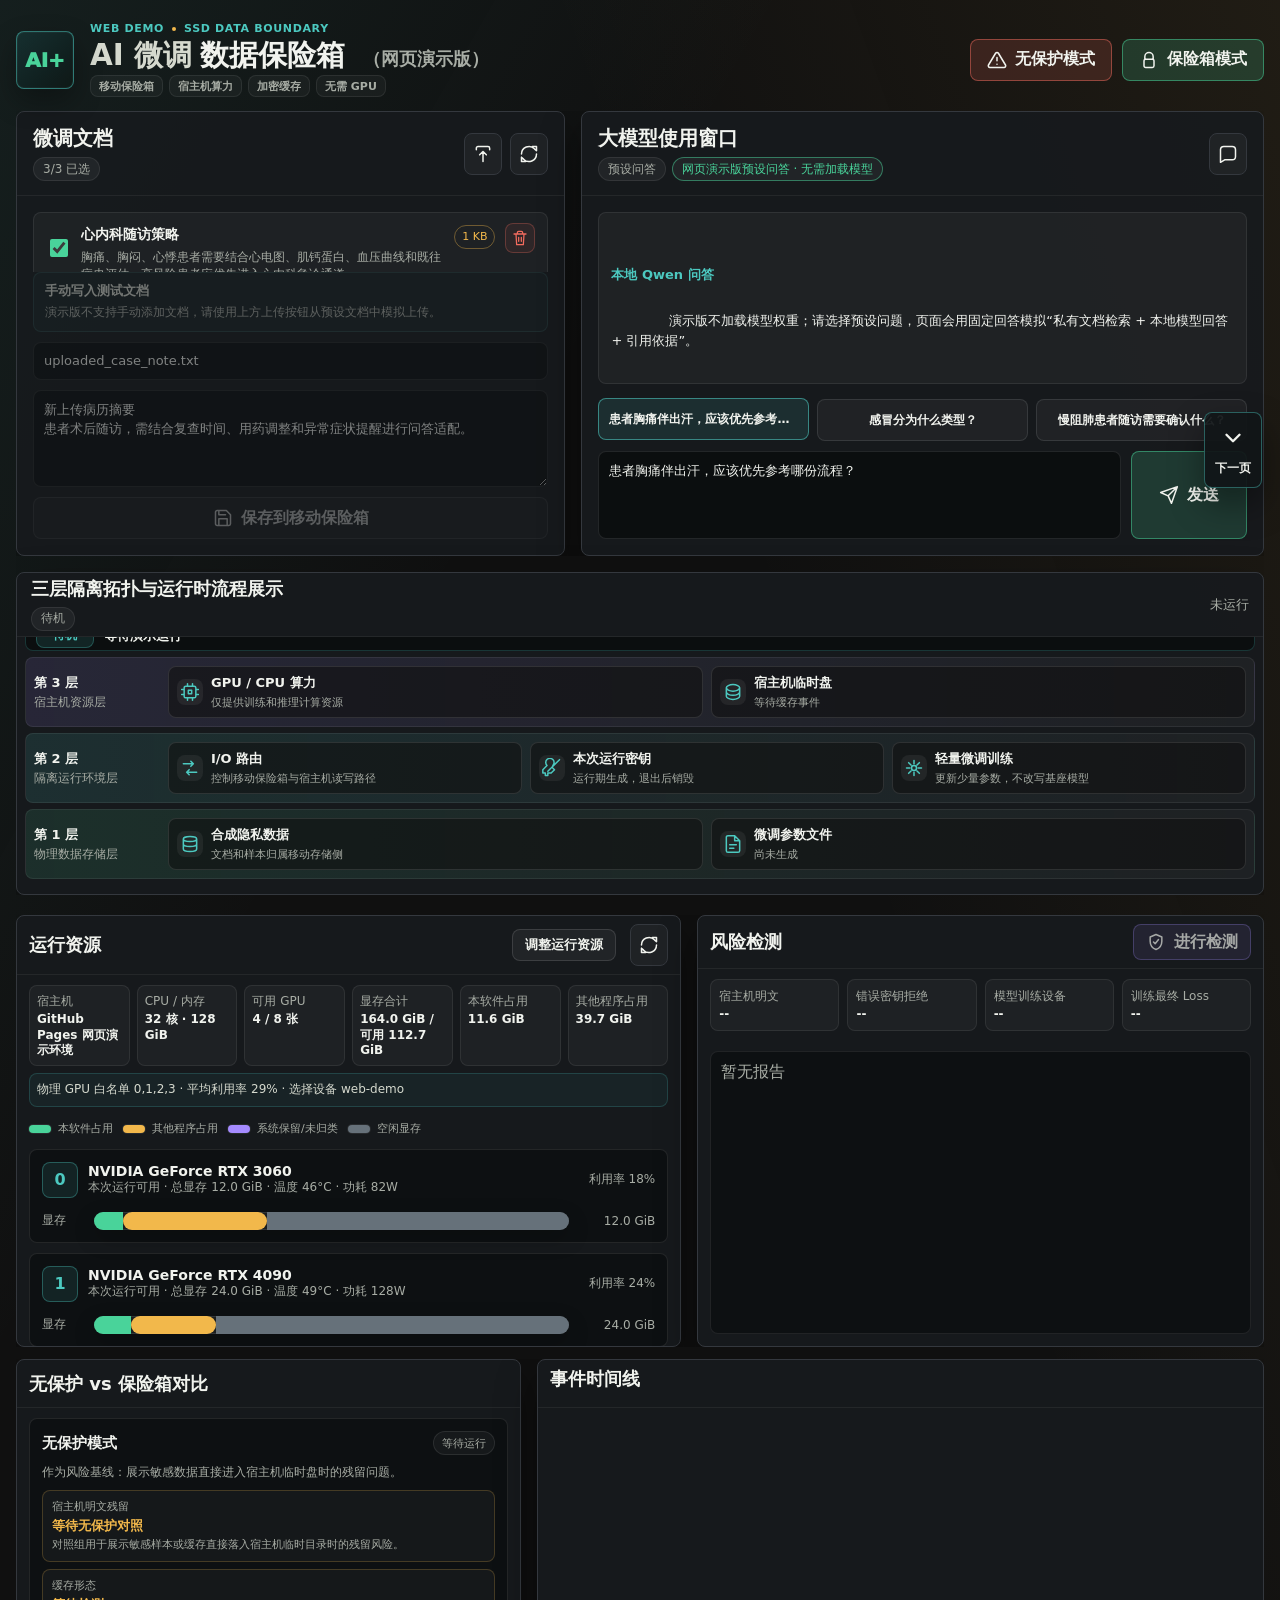
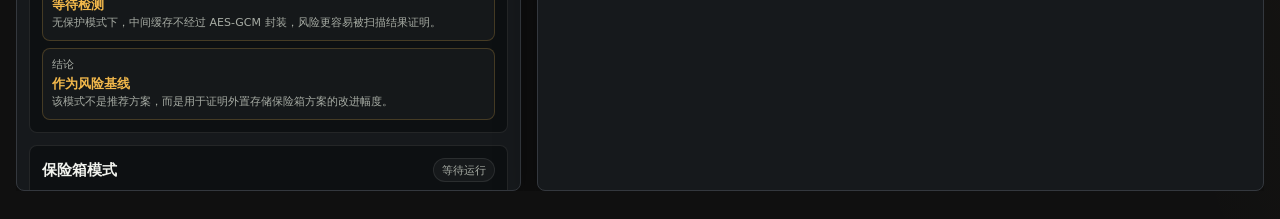
==== commit a96a5543: "Refine Pages demo presentation" ====
--- a/docs/index.html
+++ b/docs/index.html
@@ -3,7 +3,7 @@
   <head>
     <meta charset="utf-8" />
     <meta name="viewport" content="width=device-width, initial-scale=1" />
-    <title>AI 微调数据保险箱 - 纯演示版</title>
+    <title>AI 微调数据保险箱 - 演示版</title>
     <link rel="stylesheet" href="./styles.css?v=pages-mirror1" />
   </head>
   <body>
@@ -53,11 +53,11 @@
           </div>
           <div class="brand-copy">
             <div class="brand-kicker">
-              <span>STATIC DEMO</span>
+              <span>WEB DEMO</span>
               <i></i>
               <span>SSD DATA BOUNDARY</span>
             </div>
-            <h1><span>AI 微调</span><strong>数据保险箱</strong></h1>
+            <h1><span>AI 微调</span><strong>数据保险箱</strong><em>（网页演示版）</em></h1>
             <div class="brand-tags" aria-label="核心能力">
               <span>移动保险箱</span>
               <span>宿主机算力</span>
@@ -105,15 +105,15 @@
             </div>
           </div>
           <div id="docList" class="doc-list"></div>
-          <div class="quick-upload">
+          <div class="quick-upload demo-disabled" data-tooltip="演示版不支持手动添加文档，请使用上方上传按钮从预设文档中模拟上传。">
             <div class="quick-upload-help">
               <strong>手动写入测试文档</strong>
-              <span>纯演示版不会访问本地文件系统，点击保存后会把文本加入页面内置的模拟文档列表。</span>
-            </div>
-            <input id="docNameInput" type="text" value="uploaded_case_note.txt" aria-label="文档名" />
-            <textarea id="docTextInput" rows="4" aria-label="文档内容">新上传病历摘要
+              <span>演示版不支持手动添加文档，请使用上方上传按钮从预设文档中模拟上传。</span>
+            </div>
+            <input id="docNameInput" type="text" value="uploaded_case_note.txt" aria-label="文档名" disabled />
+            <textarea id="docTextInput" rows="4" aria-label="文档内容" disabled>新上传病历摘要
 患者术后随访，需结合复查时间、用药调整和异常症状提醒进行问答适配。</textarea>
-            <button id="saveDocBtn" class="btn btn-secondary" type="button">
+            <button id="saveDocBtn" class="btn btn-secondary" type="button" disabled>
               <svg viewBox="0 0 24 24" aria-hidden="true">
                 <path d="M19 21H5a2 2 0 0 1-2-2V5a2 2 0 0 1 2-2h11l5 5v11a2 2 0 0 1-2 2ZM7 21v-8h10v8M7 3v5h8" />
               </svg>
@@ -138,7 +138,7 @@
           <div id="chatLog" class="chat-log">
             <div class="message system">
               <strong>本地 Qwen 问答</strong>
-              <span>纯演示版不加载模型权重；请选择预设问题，页面会用固定回答模拟“私有文档检索 + 本地模型回答 + 引用依据”。</span>
+              <span>演示版不加载模型权重；请选择预设问题，页面会用固定回答模拟“私有文档检索 + 本地模型回答 + 引用依据”。</span>
             </div>
           </div>
           <div id="presetQuestionBank" class="preset-question-bank" aria-label="预设问题"></div>
--- a/docs/styles.css
+++ b/docs/styles.css
@@ -3077,8 +3077,40 @@
   background: rgba(76, 201, 192, 0.1);
 }
 
+.brand-copy h1 em {
+  margin-left: 10px;
+  color: var(--muted);
+  font-size: clamp(15px, 1.4vw, 22px);
+  font-style: normal;
+  font-weight: 800;
+  white-space: nowrap;
+}
+
+.quick-upload.demo-disabled {
+  opacity: 0.48;
+  filter: grayscale(0.25);
+  cursor: not-allowed;
+}
+
+.quick-upload.demo-disabled input,
+.quick-upload.demo-disabled textarea,
+.quick-upload.demo-disabled button {
+  cursor: not-allowed;
+}
+
+.quick-upload.demo-disabled button {
+  border-color: rgba(255, 255, 255, 0.12);
+  color: var(--muted);
+  background: rgba(255, 255, 255, 0.04);
+}
+
 @media (max-width: 760px) {
   .preset-question-bank {
     grid-template-columns: 1fr;
   }
-}
+
+  .brand-copy h1 em {
+    display: block;
+    margin: 6px 0 0;
+  }
+}
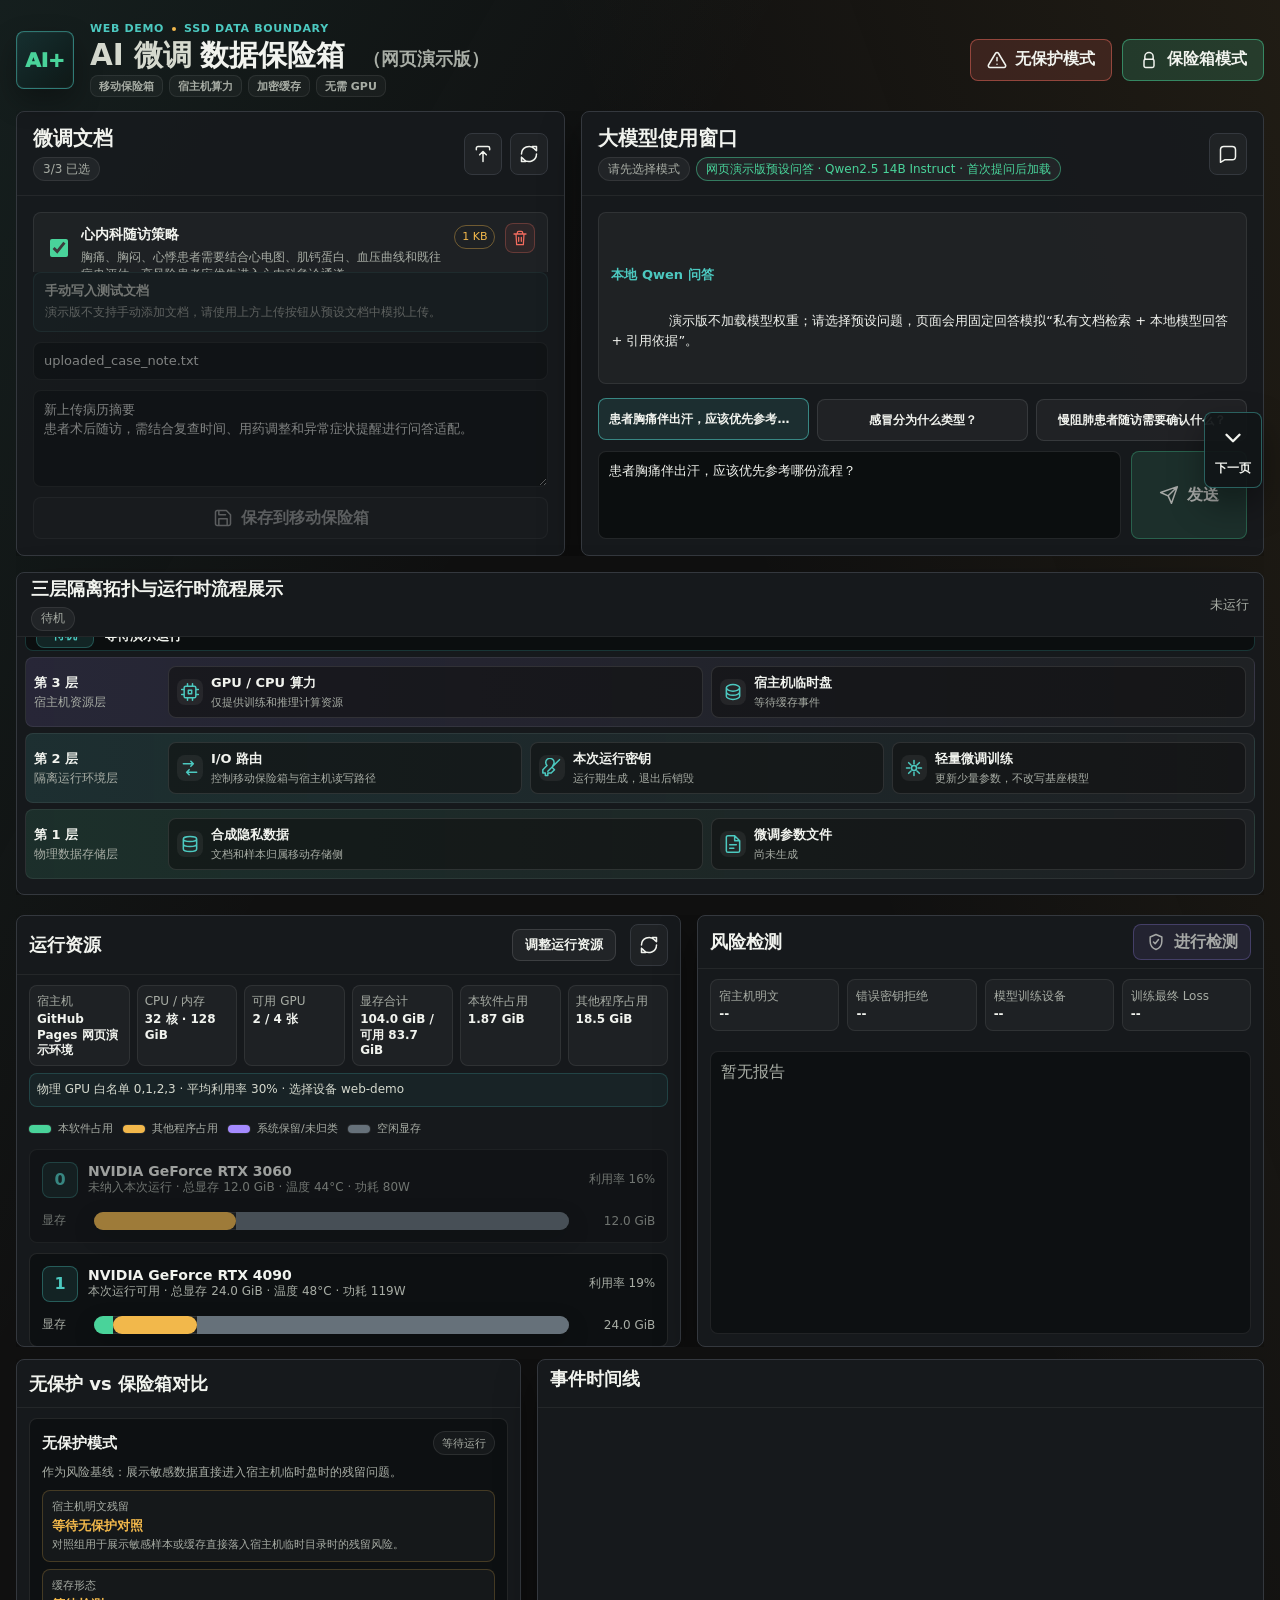
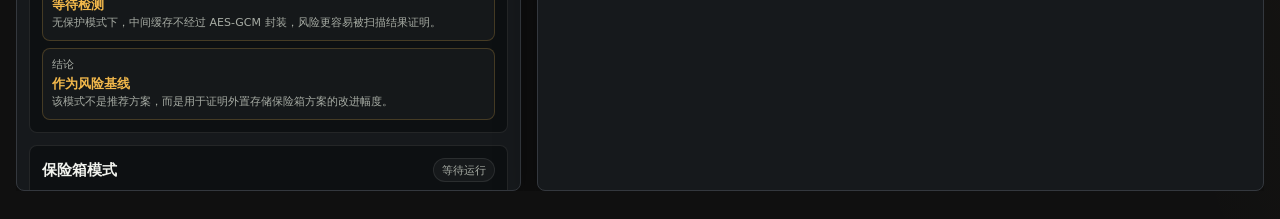
==== commit 8998216a: "Gate Pages demo interactions by run mode" ====
--- a/docs/index.html
+++ b/docs/index.html
@@ -126,7 +126,7 @@
           <div class="panel-header compact">
             <div>
               <h2 id="modelTitle">大模型使用窗口</h2>
-              <span id="modelState" class="mini-pill">等待提问</span>
+              <span id="modelState" class="mini-pill">请先选择模式</span>
               <span id="modelBackend" class="mini-pill">Qwen 状态加载中</span>
             </div>
             <button id="sampleQuestionBtn" class="icon-btn" type="button" title="填入示例问题">
@@ -142,9 +142,9 @@
             </div>
           </div>
           <div id="presetQuestionBank" class="preset-question-bank" aria-label="预设问题"></div>
-          <div class="ask-row">
+          <div class="ask-row" id="askGate" data-tooltip="请先选择模拟运行方式：无保护模式或保险箱模式。">
             <textarea id="questionInput" rows="3" aria-label="模型问题" readonly>患者胸痛伴出汗，应该优先参考哪份流程？</textarea>
-            <button id="askBtn" class="btn btn-primary" type="button">
+            <button id="askBtn" class="btn btn-primary" type="button" disabled title="请先选择模拟运行方式：无保护模式或保险箱模式。">
               <svg viewBox="0 0 24 24" aria-hidden="true">
                 <path d="M22 2 11 13M22 2l-7 20-4-9-9-4Z" />
               </svg>
@@ -287,7 +287,7 @@
               <div>
                 <h2 id="reportTitle">风险检测</h2>
               </div>
-              <button id="verifyBtn" class="btn btn-secondary verify-btn" type="button" disabled>
+              <button id="verifyBtn" class="btn btn-secondary verify-btn" type="button" disabled title="请先选择模拟运行方式并等待运行完成后再检测。">
                 <svg viewBox="0 0 24 24" aria-hidden="true">
                   <path d="M9 12l2 2 4-5M12 3 5 6v5c0 4.5 3 8.5 7 10 4-1.5 7-5.5 7-10V6l-7-3Z" />
                 </svg>
--- a/docs/styles.css
+++ b/docs/styles.css
@@ -357,7 +357,7 @@
 }
 
 .btn:disabled {
-  cursor: wait;
+  cursor: not-allowed;
   opacity: 0.66;
 }
 
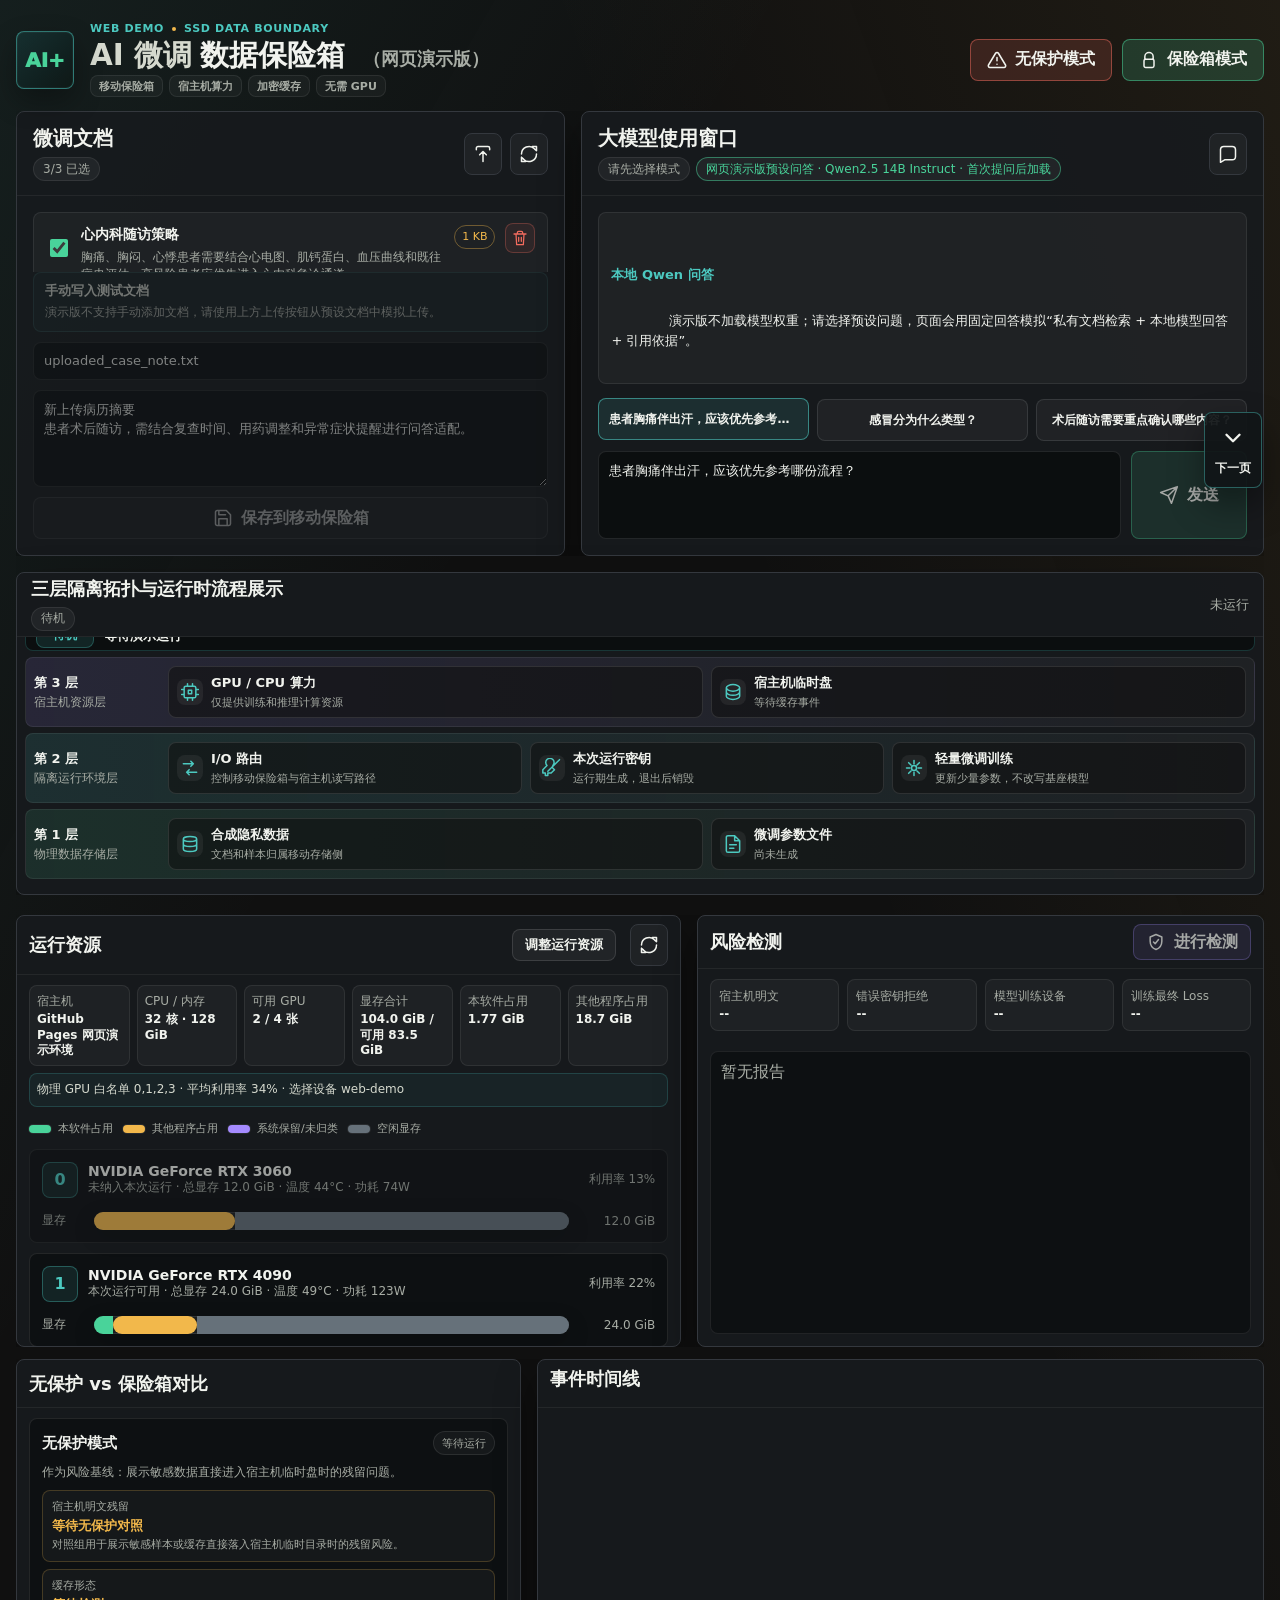
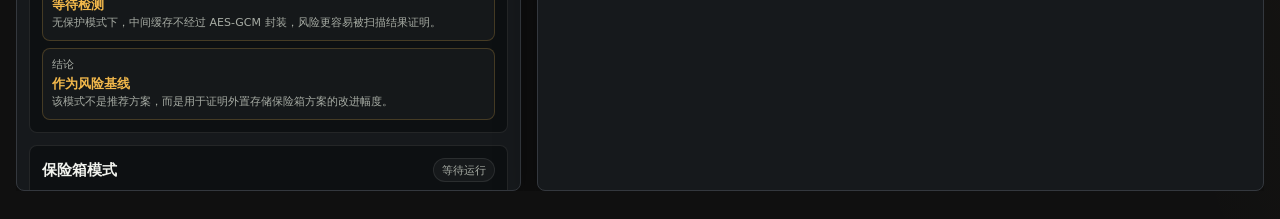
==== commit 30669817: "Fix Pages demo ask button gate" ====
--- a/docs/index.html
+++ b/docs/index.html
@@ -359,6 +359,6 @@
       </form>
     </dialog>
 
-    <script src="./app.js?v=pages-mirror1"></script>
+    <script src="./app.js?v=ask-gate-fix1"></script>
   </body>
 </html>
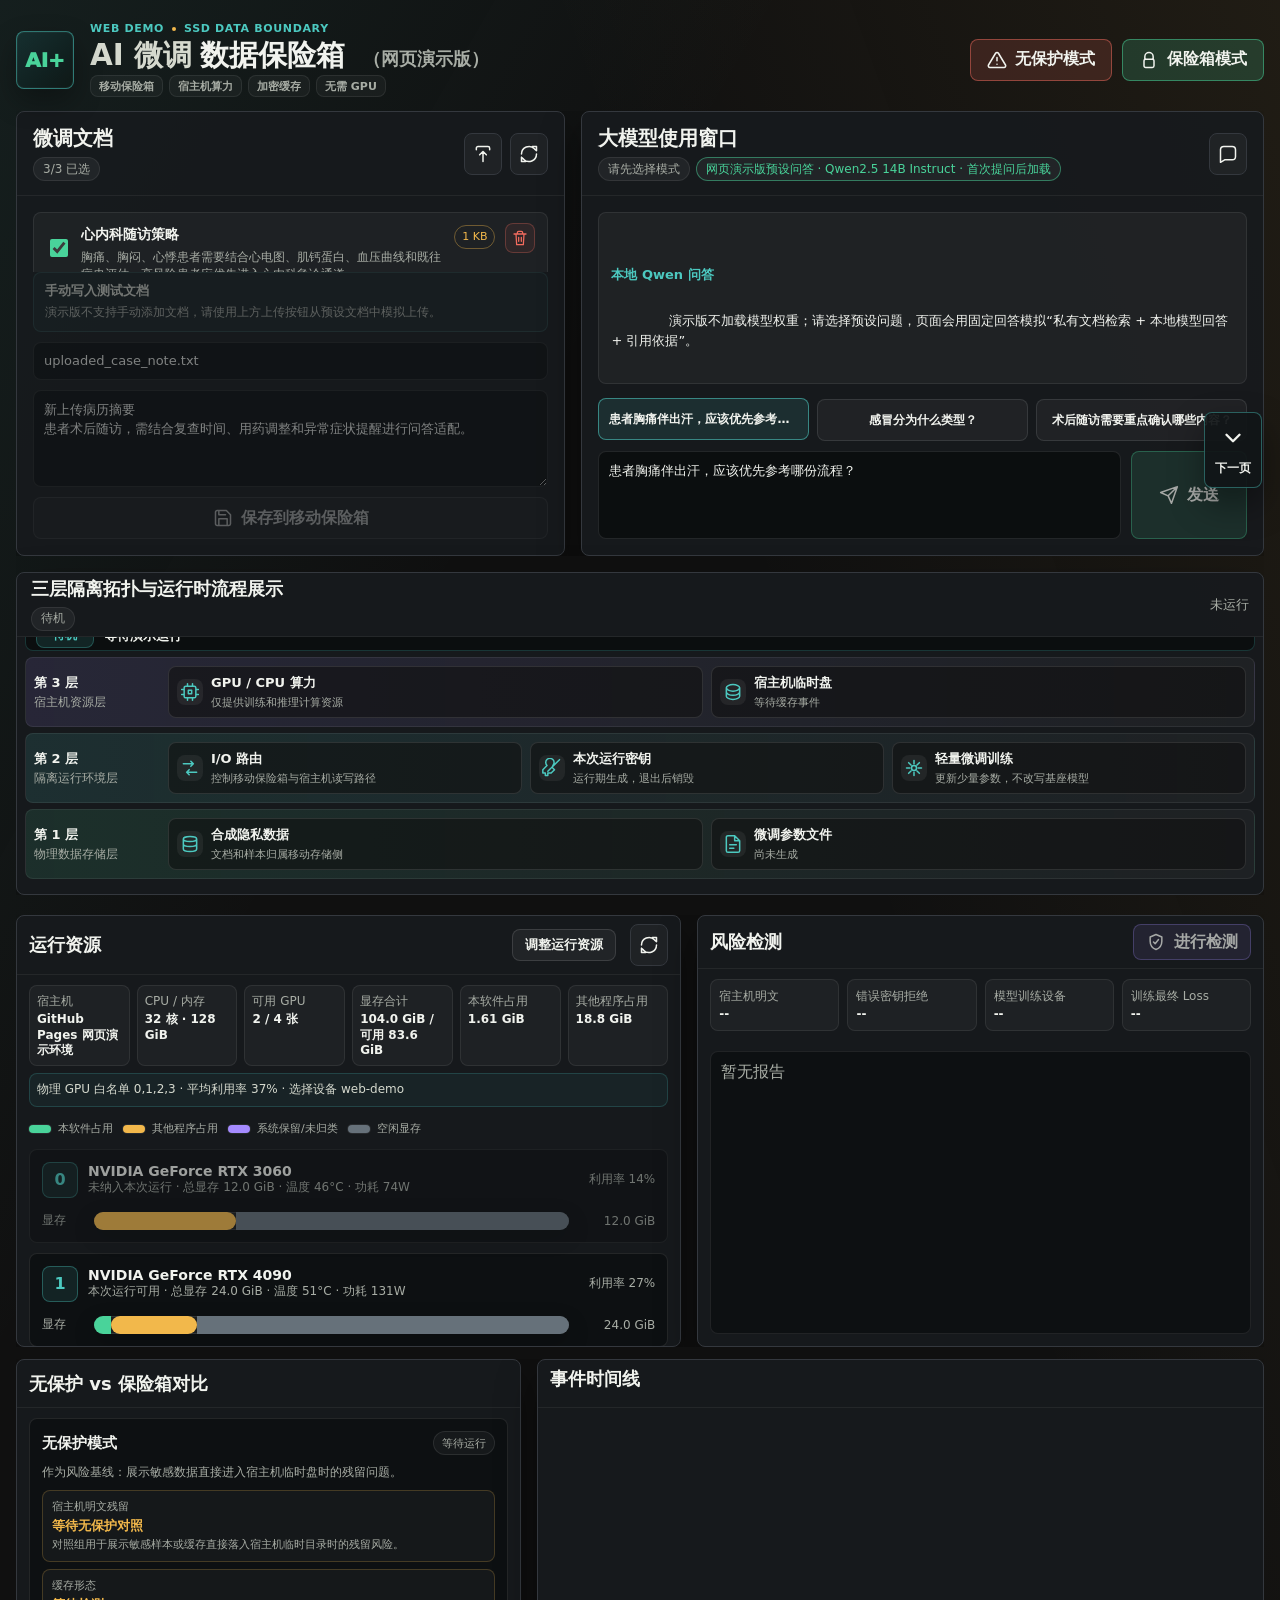
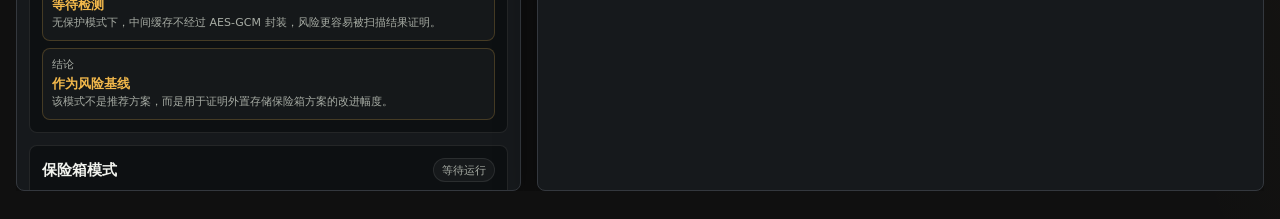
==== commit 90fabd3e: "Update Pages demo usage guide" ====
--- a/docs/index.html
+++ b/docs/index.html
@@ -19,20 +19,30 @@
           <p>本原型展示一种面向 AI 微调数据的移动存储保护方案：敏感文档、训练样本和微调参数文件归属于移动保险箱，宿主机主要提供 GPU/CPU 算力；中间缓存以加密形式临时存放，退出后通过检测验证宿主机明文残留。</p>
         </section>
         <section>
+          <h3>演示版说明</h3>
+          <p>当前页面为网页演示版，主要用于无 GPU、无后端服务环境下讲解交互流程和展示逻辑，内容仅供演示参考。</p>
+          <p>演示版不会加载真实模型权重，不执行真实微调，也不会读取本地文件；大模型问答、上传文档、GPU 占用和风险检测均使用预设数据模拟。真实运行版会在服务器上调用本地 Qwen、扫描工作目录并生成实际报告，结果可能与演示版数值不同。</p>
+        </section>
+        <section>
           <h3>基本使用流程</h3>
           <ol>
-            <li>在“微调文档”中选择现有文档，或上传/写入新的测试文档。</li>
-            <li>在“大模型使用窗口”中向本地 Qwen 提问，观察文档检索、模型推理和缓存处理流程。</li>
-            <li>点击“无保护模式”运行对照流程，观察敏感明文如何落入宿主机临时目录。</li>
-            <li>点击“保险箱模式”运行保护流程，观察缓存加密暂存和结果保存回移动保险箱。</li>
+            <li>在“微调文档”中勾选现有文档，或点击上传按钮从三份预设文档中模拟加入新文档；演示版不支持手动写入真实文档。</li>
+            <li>点击“无保护模式”启动对照流程，观察敏感明文如何落入宿主机临时目录。</li>
+            <li>点击“保险箱模式”启动保护流程，观察缓存加密暂存和结果保存回移动保险箱。</li>
+            <li>在“大模型使用窗口”中选择预设问题并发送，观察私有文档检索、模型回答和引用依据变化。</li>
             <li>使用右侧翻页按钮进入第二页，查看运行资源、风险检测、无保护 vs 保险箱对比和事件时间线。</li>
             <li>在“风险检测”中点击“进行检测”，触发宿主机明文扫描、缓存形态验证、错误密钥验证和报告完整性检查。</li>
           </ol>
         </section>
         <section>
+          <h3>运行资源调整</h3>
+          <p>进入第二页后，在“运行资源”模块点击“调整运行资源”，可勾选模拟 GPU，并在模型下拉框中切换不同参数量的 Qwen 模型。</p>
+          <p>每次修改 GPU 选择后，模块会根据合计显存和空闲显存实时更新推荐模型。点击“确认”后会出现二次确认弹窗，确认后页面模拟资源重启，并在重启完成后刷新显存占用和模型建议。</p>
+        </section>
+        <section>
           <h3>页面模块说明</h3>
-          <p><strong>微调文档：</strong>管理用于微调/检索的合成文档，支持选择、上传、写入和删除。</p>
-          <p><strong>大模型使用窗口：</strong>调用本地 Qwen 模型，结合已选文档回答问题，并展示私有文档引用和本地模型状态。</p>
+          <p><strong>微调文档：</strong>管理用于微调/检索的合成文档，演示版支持选择、模拟上传和删除，手动写入区保持禁用。</p>
+          <p><strong>大模型使用窗口：</strong>演示版使用预设问答模拟本地 Qwen 结合已选文档回答问题，并展示私有文档引用和模型状态。</p>
           <p><strong>三层隔离拓扑与运行时流程展示：</strong>按执行阶段高亮宿主机资源层、隔离运行环境层和物理数据存储层。</p>
           <p><strong>运行资源：</strong>动态展示宿主机 GPU、显存占用、其他进程占用、本程序资源使用情况，并支持调整运行 GPU 和本地模型参数量。</p>
           <p><strong>风险检测：</strong>手动触发检测，证明无保护模式的风险和保险箱模式的保护效果。</p>
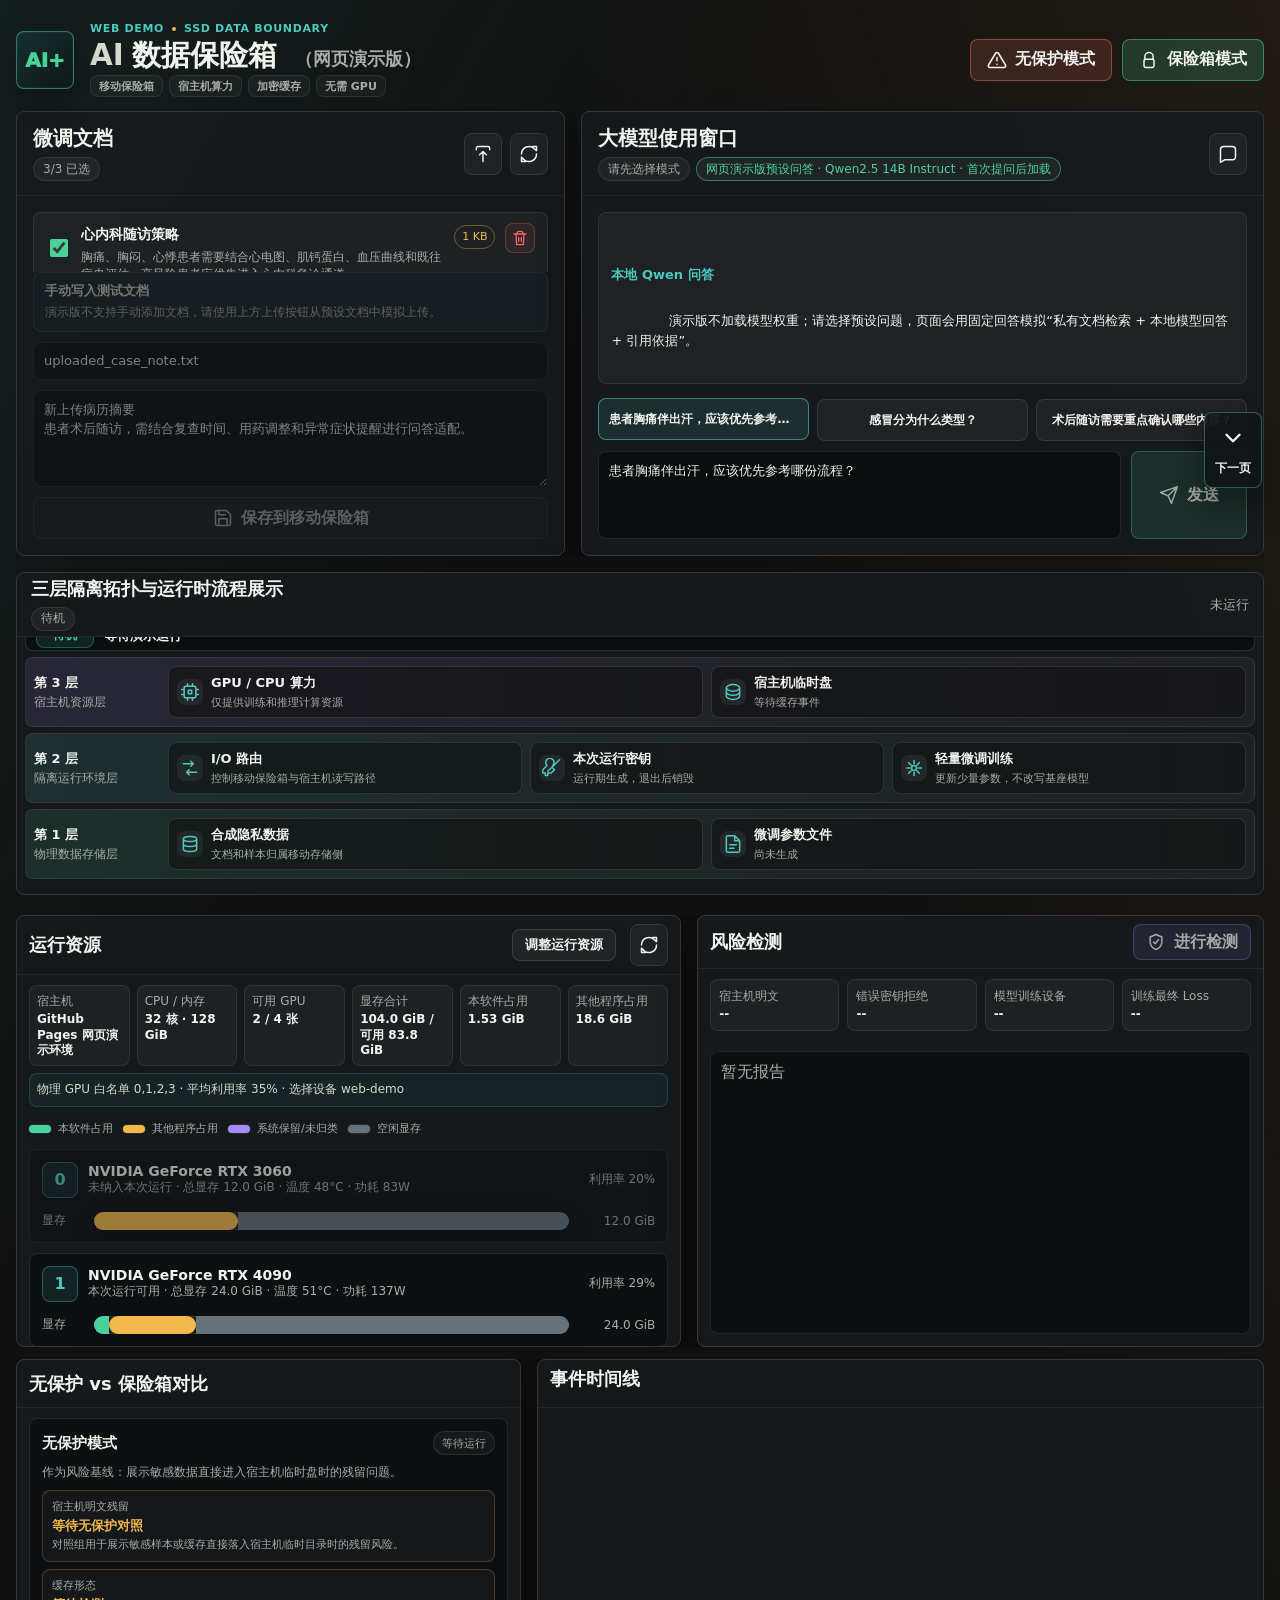
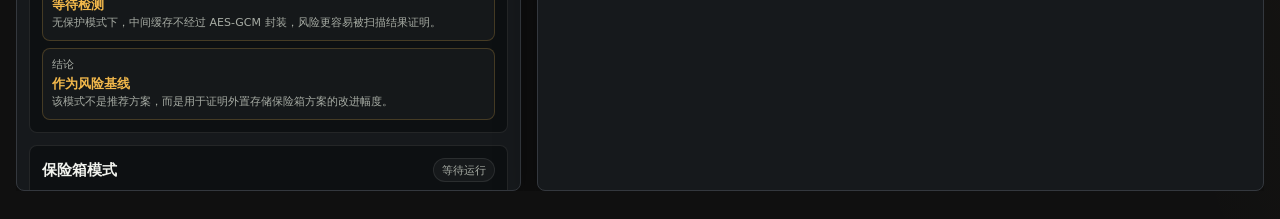
==== commit c23a105f: "Rename demo to AI Data Vault" ====
--- a/docs/index.html
+++ b/docs/index.html
@@ -3,20 +3,20 @@
   <head>
     <meta charset="utf-8" />
     <meta name="viewport" content="width=device-width, initial-scale=1" />
-    <title>AI 微调数据保险箱 - 演示版</title>
+    <title>AI 数据保险箱 - 演示版</title>
     <link rel="stylesheet" href="./styles.css?v=pages-mirror1" />
   </head>
   <body>
     <aside class="usage-guide" aria-labelledby="usageGuideTitle">
       <div class="usage-guide-header">
         <span>Prototype Guide</span>
-        <h2 id="usageGuideTitle">AI 微调数据保险箱测试原型使用说明</h2>
+        <h2 id="usageGuideTitle">AI 数据保险箱测试原型使用说明</h2>
         <p>本测试原型为大学生 AI+ 移动存储场景融合创新大赛参赛作品，作者为胡家铭。</p>
       </div>
       <div class="usage-guide-body">
         <section>
           <h3>项目概述</h3>
-          <p>本原型展示一种面向 AI 微调数据的移动存储保护方案：敏感文档、训练样本和微调参数文件归属于移动保险箱，宿主机主要提供 GPU/CPU 算力；中间缓存以加密形式临时存放，退出后通过检测验证宿主机明文残留。</p>
+          <p>本原型展示一种面向敏感数据的移动式本地 AI 工作方案：私有文档、模型和运行产物归属于移动保险箱，宿主机主要提供 GPU/CPU 算力；中间缓存以加密形式临时存放，退出后通过检测验证宿主机明文残留。</p>
         </section>
         <section>
           <h3>演示版说明</h3>
@@ -67,7 +67,7 @@
               <i></i>
               <span>SSD DATA BOUNDARY</span>
             </div>
-            <h1><span>AI 微调</span><strong>数据保险箱</strong><em>（网页演示版）</em></h1>
+            <h1><span>AI</span><strong>数据保险箱</strong><em>（网页演示版）</em></h1>
             <div class="brand-tags" aria-label="核心能力">
               <span>移动保险箱</span>
               <span>宿主机算力</span>
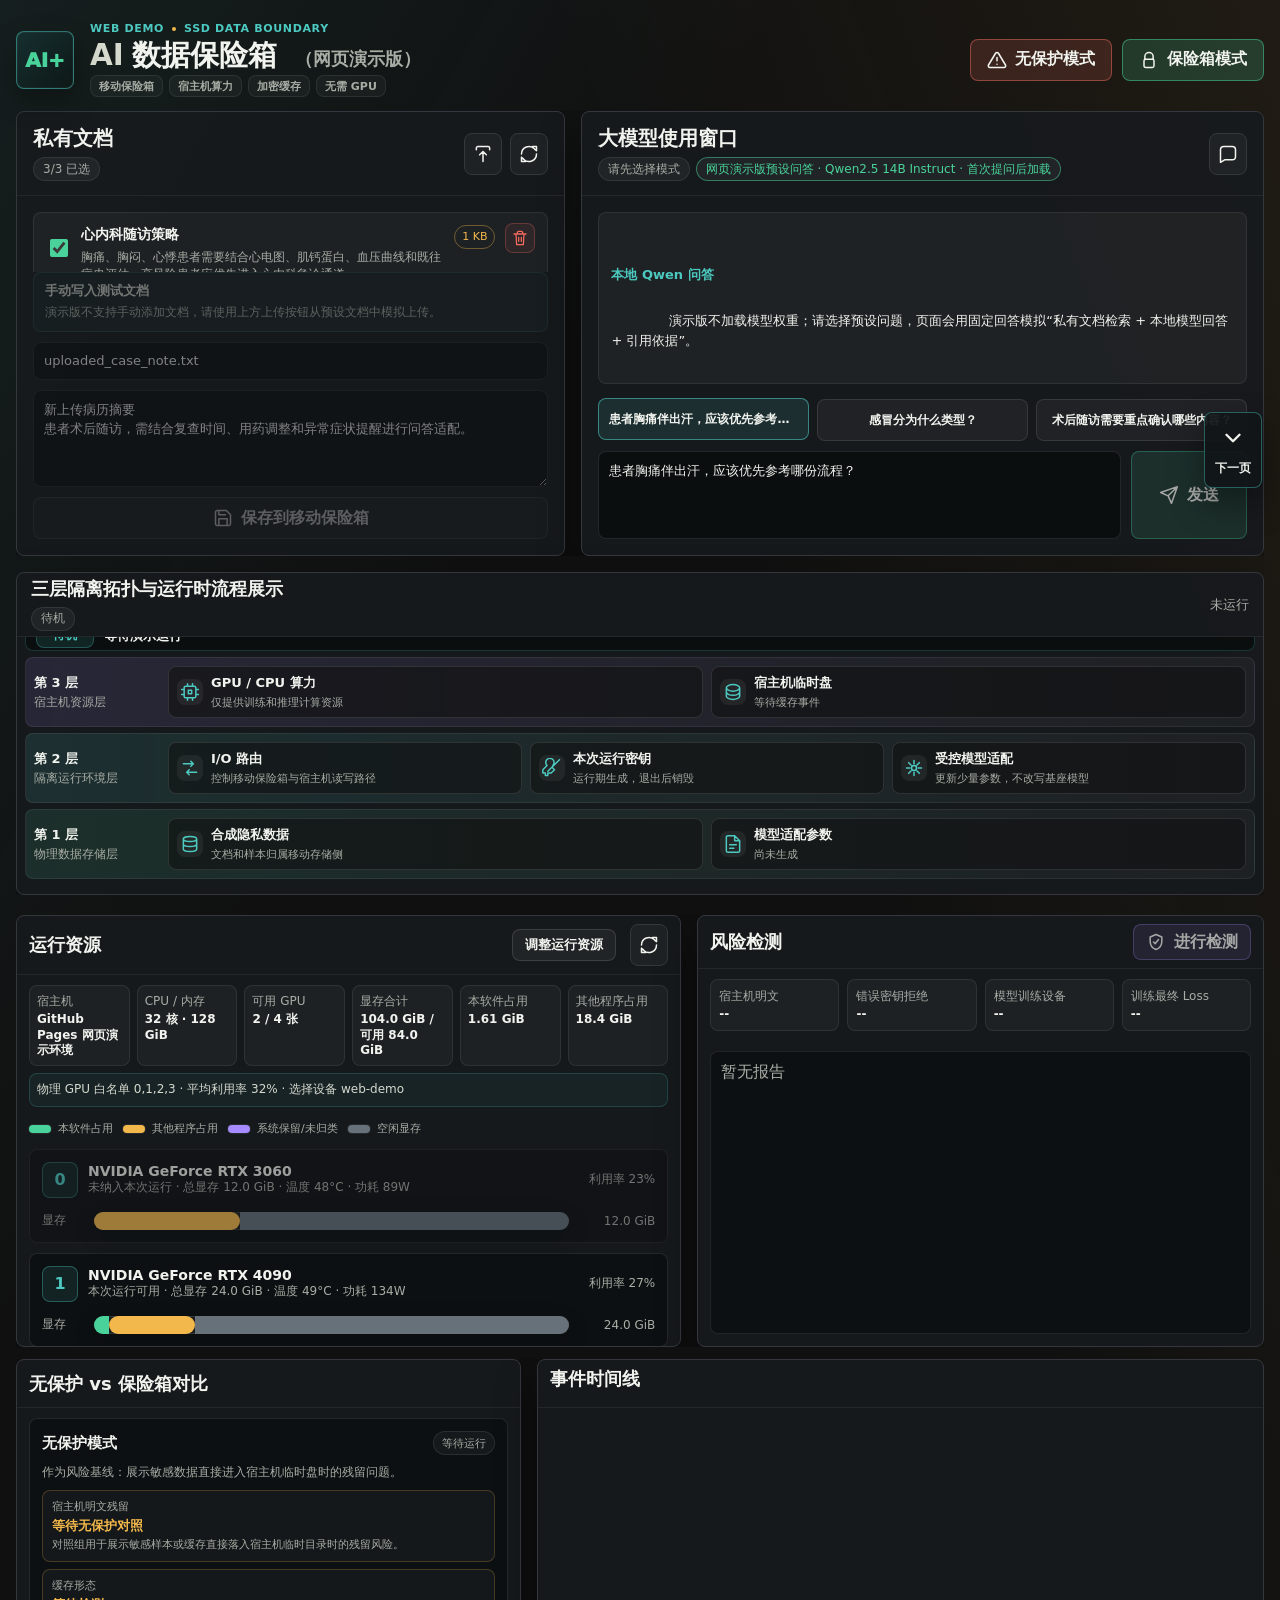
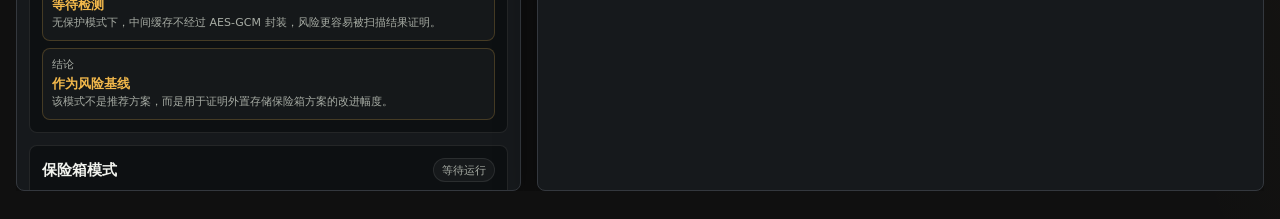
==== commit 89835f89: "Clarify private document terminology" ====
--- a/docs/index.html
+++ b/docs/index.html
@@ -21,12 +21,12 @@
         <section>
           <h3>演示版说明</h3>
           <p>当前页面为网页演示版，主要用于无 GPU、无后端服务环境下讲解交互流程和展示逻辑，内容仅供演示参考。</p>
-          <p>演示版不会加载真实模型权重，不执行真实微调，也不会读取本地文件；大模型问答、上传文档、GPU 占用和风险检测均使用预设数据模拟。真实运行版会在服务器上调用本地 Qwen、扫描工作目录并生成实际报告，结果可能与演示版数值不同。</p>
+          <p>演示版不会加载真实模型权重，不执行真实模型适配，也不会读取本地文件；大模型问答、上传文档、GPU 占用和风险检测均使用预设数据模拟。真实运行版会在服务器上调用本地 Qwen、扫描工作目录并生成实际报告，结果可能与演示版数值不同。</p>
         </section>
         <section>
           <h3>基本使用流程</h3>
           <ol>
-            <li>在“微调文档”中勾选现有文档，或点击上传按钮从三份预设文档中模拟加入新文档；演示版不支持手动写入真实文档。</li>
+            <li>在“私有文档”中勾选现有文档，或点击上传按钮从三份预设文档中模拟加入新文档；演示版不支持手动写入真实文档。</li>
             <li>点击“无保护模式”启动对照流程，观察敏感明文如何落入宿主机临时目录。</li>
             <li>点击“保险箱模式”启动保护流程，观察缓存加密暂存和结果保存回移动保险箱。</li>
             <li>在“大模型使用窗口”中选择预设问题并发送，观察私有文档检索、模型回答和引用依据变化。</li>
@@ -41,7 +41,7 @@
         </section>
         <section>
           <h3>页面模块说明</h3>
-          <p><strong>微调文档：</strong>管理用于微调/检索的合成文档，演示版支持选择、模拟上传和删除，手动写入区保持禁用。</p>
+          <p><strong>私有文档：</strong>管理用于本地检索与问答的合成文档，演示版支持选择、模拟上传和删除，手动写入区保持禁用。</p>
           <p><strong>大模型使用窗口：</strong>演示版使用预设问答模拟本地 Qwen 结合已选文档回答问题，并展示私有文档引用和模型状态。</p>
           <p><strong>三层隔离拓扑与运行时流程展示：</strong>按执行阶段高亮宿主机资源层、隔离运行环境层和物理数据存储层。</p>
           <p><strong>运行资源：</strong>动态展示宿主机 GPU、显存占用、其他进程占用、本程序资源使用情况，并支持调整运行 GPU 和本地模型参数量。</p>
@@ -97,7 +97,7 @@
         <section class="panel document-panel" aria-labelledby="documentTitle">
           <div class="panel-header compact">
             <div>
-              <h2 id="documentTitle">微调文档</h2>
+              <h2 id="documentTitle">私有文档</h2>
               <span id="docCount" class="mini-pill">加载中</span>
             </div>
             <div class="panel-actions">
@@ -238,7 +238,7 @@
                     <path d="M12 3v4m0 10v4M3 12h4m10 0h4M5.6 5.6l2.8 2.8m7.2 7.2 2.8 2.8m0-12.8-2.8 2.8m-7.2 7.2-2.8 2.8M9 12a3 3 0 1 0 6 0 3 3 0 0 0-6 0Z" />
                   </svg>
                 </span>
-                <span>轻量微调训练</span>
+                <span>受控模型适配</span>
                 <small>更新少量参数，不改写基座模型</small>
               </div>
             </div>
@@ -263,7 +263,7 @@
                     <path d="M14 2H6a2 2 0 0 0-2 2v16a2 2 0 0 0 2 2h12a2 2 0 0 0 2-2V8Zm0 0v6h6M8 13h8M8 17h5" />
                   </svg>
                 </span>
-                <span>微调参数文件</span>
+                <span>模型适配参数</span>
                 <small id="adapterState">尚未生成</small>
               </div>
             </div>
@@ -360,7 +360,7 @@
       <form method="dialog">
         <div class="mock-dialog-head">
           <div>
-            <h2>模拟上传微调文档</h2>
+            <h2>模拟上传私有文档</h2>
             <p>从预设文档中选择一份加入移动保险箱，页面不会读取你的本地文件。</p>
           </div>
           <button class="small-btn" value="cancel" type="submit">关闭</button>
@@ -369,6 +369,6 @@
       </form>
     </dialog>
 
-    <script src="./app.js?v=ask-gate-fix1"></script>
+    <script src="./app.js?v=private-docs1"></script>
   </body>
 </html>
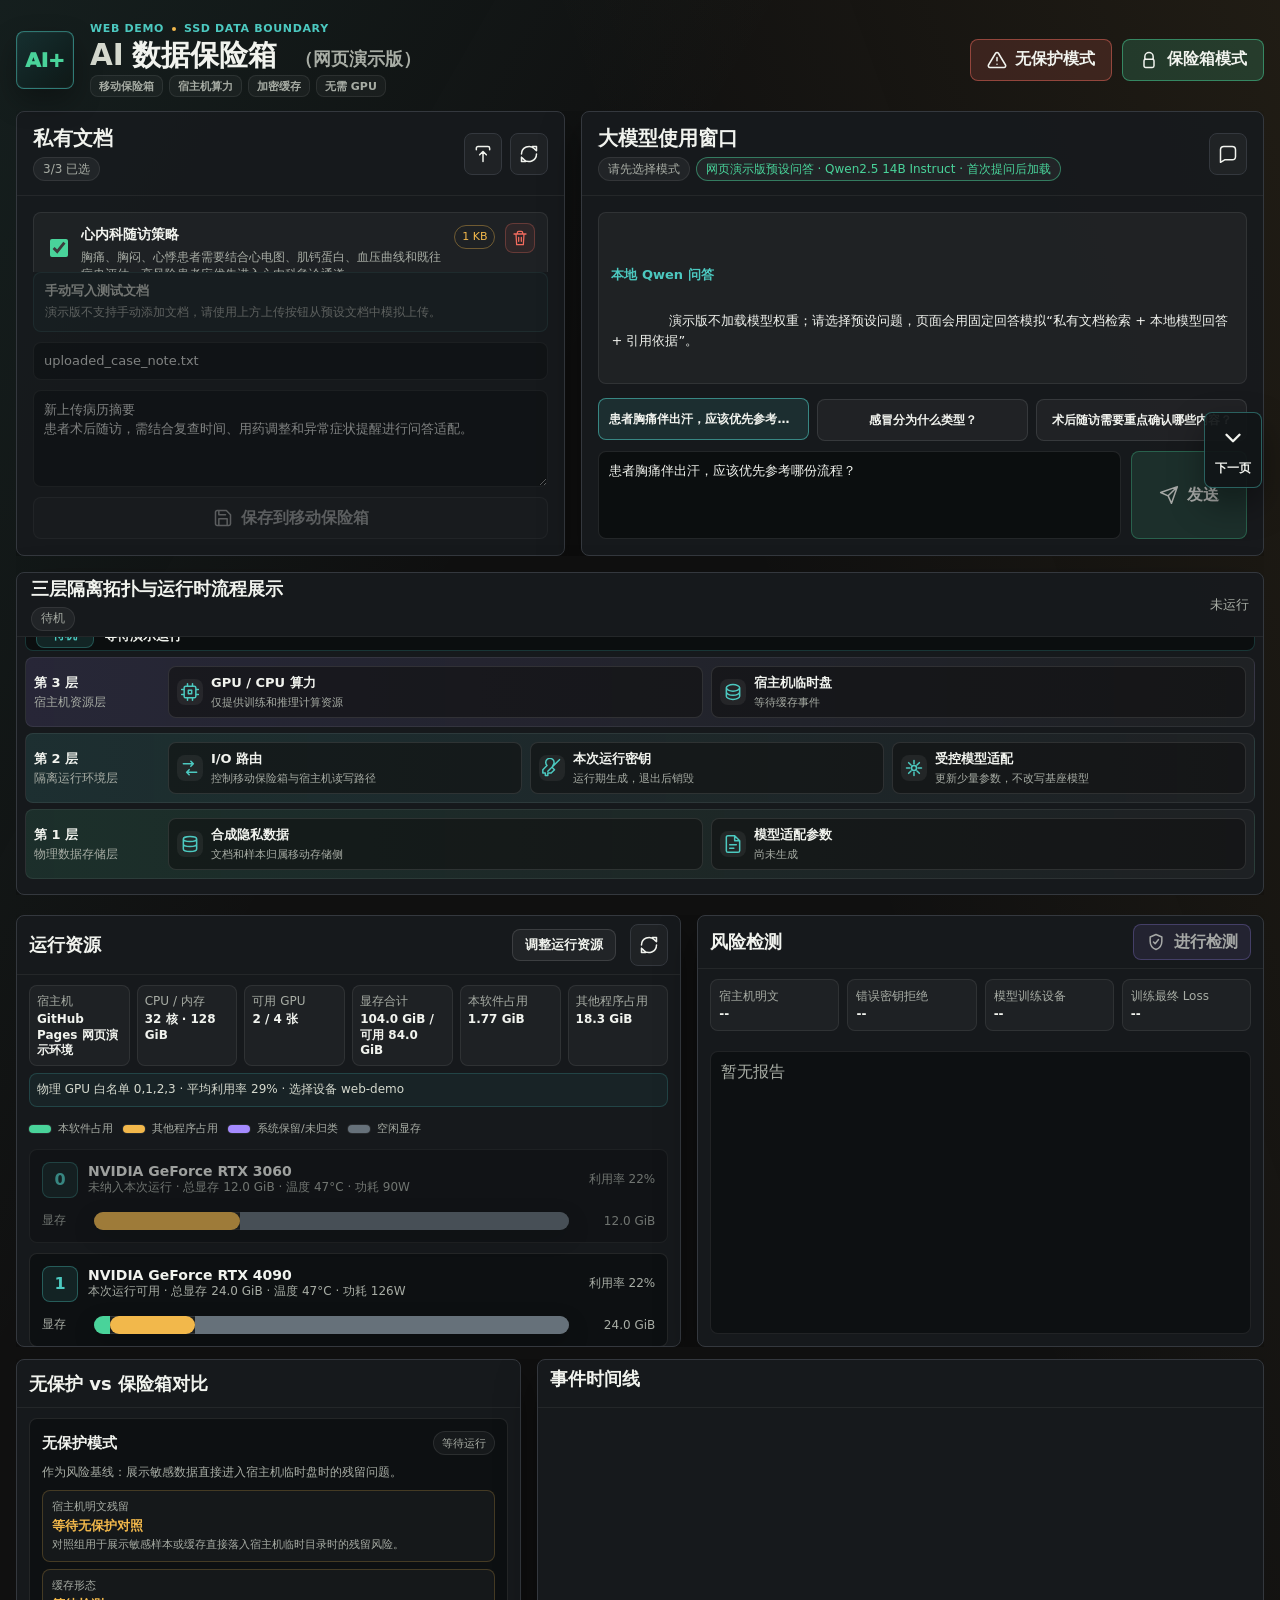
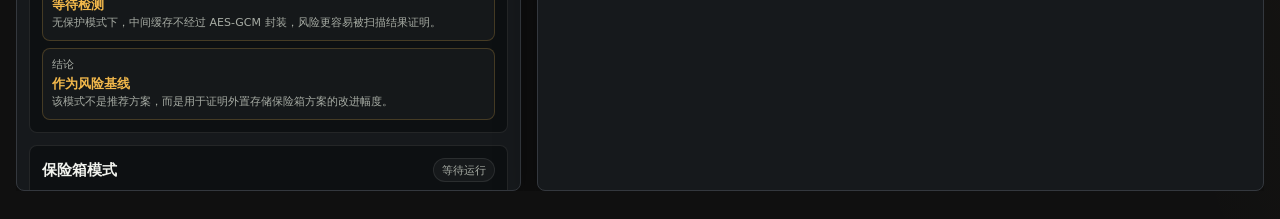
==== commit a2585958: "Fix Qwen enabled status after responses" ====
--- a/docs/index.html
+++ b/docs/index.html
@@ -369,6 +369,6 @@
       </form>
     </dialog>
 
-    <script src="./app.js?v=private-docs1"></script>
+    <script src="./app.js?v=model-status1"></script>
   </body>
 </html>
